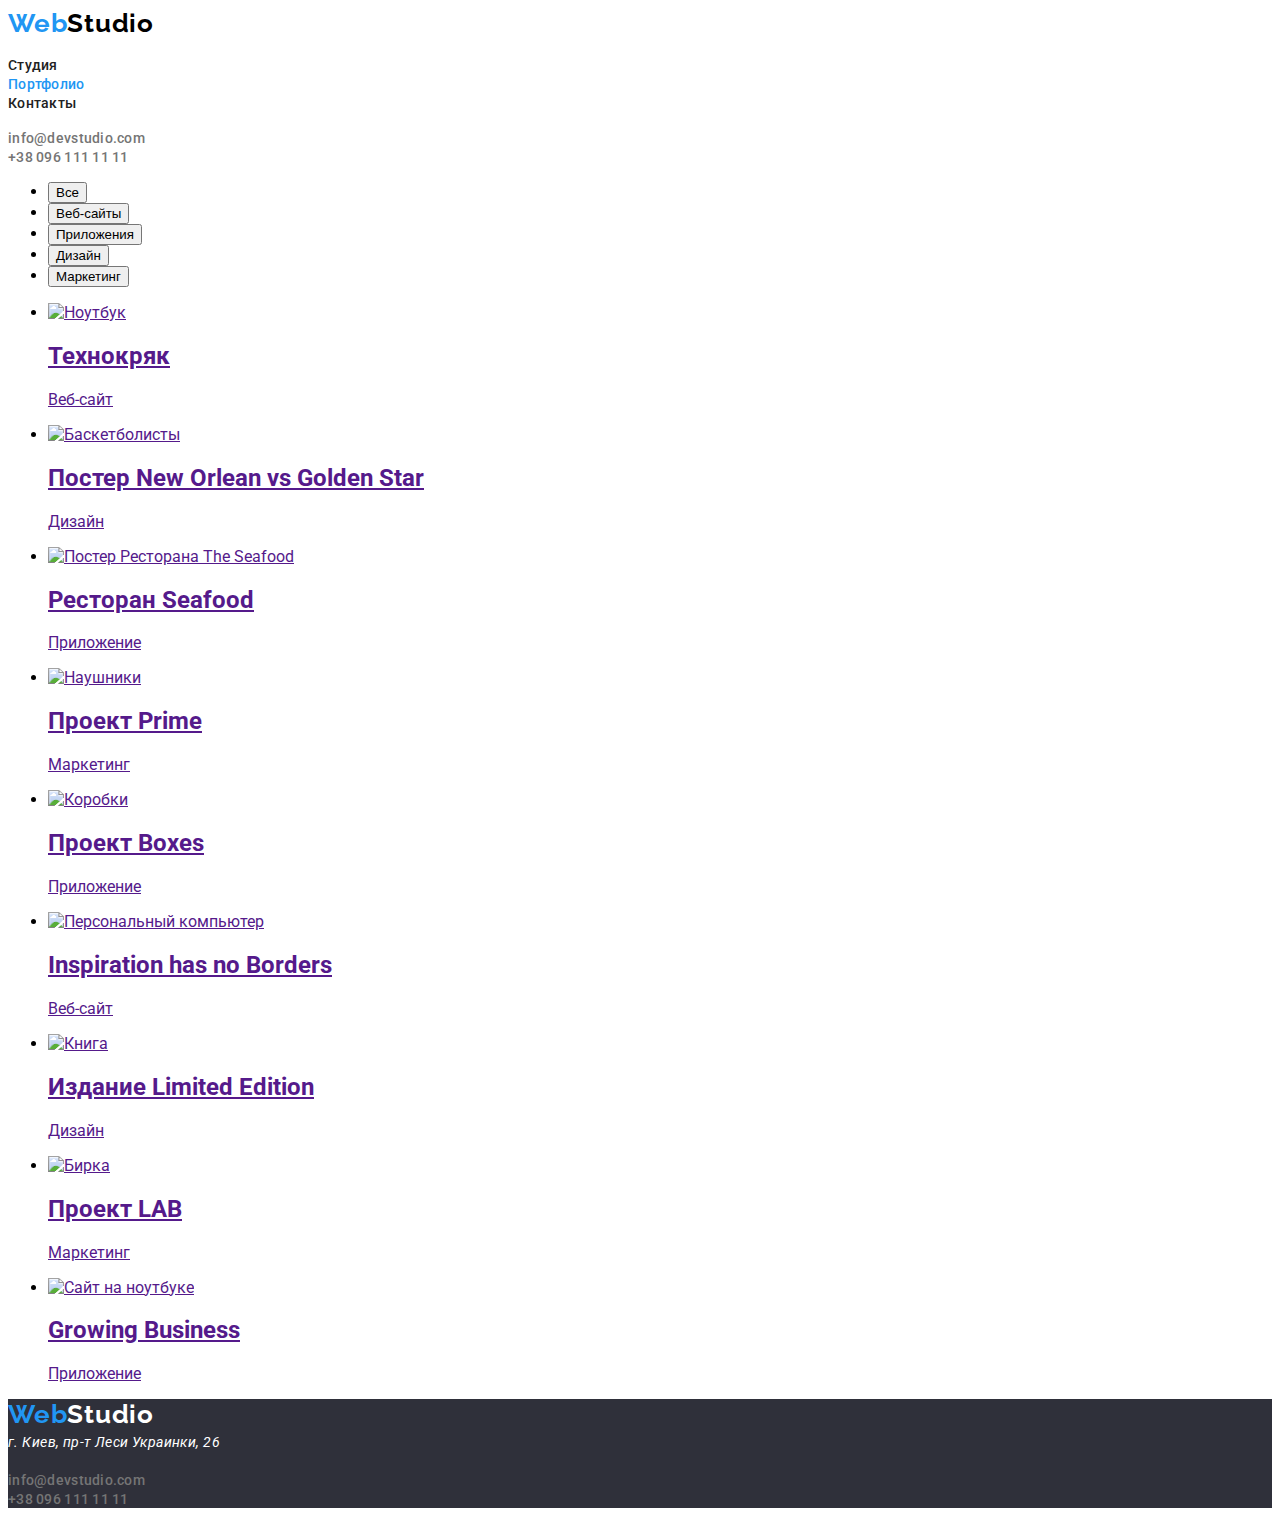
==== portfolio.html @ ee49d33f "head+foot" ====
<!DOCTYPE html>
<html lang="ru">
  <head>
    <meta charset="UTF-8" />
    <meta http-equiv="X-UA-Compatible" content="IE=edge" />
    <meta name="viewport" content="width=device-width, initial-scale=1.0" />
    <title>Portfolio</title>
    <link rel="stylesheet" href="./css/styles.css" />
    <link rel="preconnect" href="https://fonts.googleapis.com" />
    <link rel="preconnect" href="https://fonts.gstatic.com" crossorigin />
    <link
      href="https://fonts.googleapis.com/css2?family=Raleway:wght@700&family=Roboto:wght@400;500;700;900&display=swap"
      rel="stylesheet"
    />
  </head>
  <body>
    <header>
 <header>
      <a lang="en" class="logo" href="./index.html"><span>Web</span>Studio</a>
      <nav>
        <ul class="site-nav list">
          <li><a href="./index.html" class="link ">Студия</a></li>
          <li><a href="./portfolio.html" class="link current">Портфолио</a></li>
          <li><a href="" class="link">Контакты</a></li>
        </ul>
      </nav>
      <ul class="contacts list">
        <li>
          <a href="mailto:info@devstudio.com" class="link"
            >info@devstudio.com</a
          >
        </li>
        <li>
          <a href="tel:+380961111111" class="link">+38 096 111 11 11</a>
        </li>
      </ul>
    </header>
    <!-- Уникальный контент -->
    <main>
      <ul>
        <li><button type="button">Все</button></li>
        <li><button type="button">Веб-сайты</button></li>
        <li><button type="button">Приложения</button></li>
        <li><button type="button">Дизайн</button></li>
        <li><button type="button">Маркетинг</button></li>
      </ul>

      <ul>
        <li>
          <a href=""
            ><img
              src="./images/portfolio/img1.jpg"
              alt="Ноутбук"
              width="200"
              heigth="200"
            />
            <h2>Технокряк</h2>
            <p>Веб-сайт</p></a
          >
        </li>
        <li>
          <a href=""
            ><img
              src="./images/portfolio/img2.jpg"
              alt="Баскетболисты"
              width="200"
              heigth="200"
            />
            <h2>Постер New Orlean vs Golden Star</h2>
            <p>Дизайн</p></a
          >
        </li>
        <li>
          <a href=""
            ><img
              src="./images/portfolio/img3.jpg"
              alt="Постер Ресторана The Seafood"
              width="200"
              heigth="200"
            />
            <h2>Ресторан Seafood</h2>
            <p>Приложение</p></a
          >
        </li>
        <li>
          <a href=""
            ><img
              src="./images/portfolio/img4.jpg"
              alt="Наушники"
              width="200"
              heigth="200"
            />
            <h2>Проект Prime</h2>
            <p>Маркетинг</p></a
          >
        </li>
        <li>
          <a href=""
            ><img
              src="./images/portfolio/img5.jpg"
              alt="Коробки"
              width="200"
              heigth="200"
            />
            <h2>Проект Boxes</h2>
            <p>Приложение</p></a
          >
        </li>
        <li>
          <a href=""
            ><img
              src="./images/portfolio/img6.jpg"
              alt="Персональный компьютер"
              width="200"
              heigth="200"
            />
            <h2>Inspiration has no Borders</h2>
            <p>Веб-сайт</p></a
          >
        </li>
        <li>
          <a href=""
            ><img
              src="./images/portfolio/img7.jpg"
              alt="Книга"
              width="200"
              heigth="200"
            />
            <h2>Издание Limited Edition</h2>
            <p>Дизайн</p></a
          >
        </li>
        <li>
          <a href=""
            ><img
              src="./images/portfolio/img8.jpg"
              alt="Бирка"
              width="200"
              heigth="200"
            />
            <h2>Проект LAB</h2>
            <p>Маркетинг</p></a
          >
        </li>
        <li>
          <a href=""
            ><img
              src="./images/portfolio/img9.jpg"
              alt="Сайт на ноутбуке"
              width="200"
              heigth="200"
            />
            <h2>Growing Business</h2>
            <p>Приложение</p></a
          >
        </li>
      </ul>
    </main>

    <footer class="footer">
      <a lang="en" href="./index.html" class="logo"><span>Web</span>Studio</a>
      <address class="footer-address">г. Киев, пр-т Леси Украинки, 26</address>
      <ul class="contacts list">
        <li><a href="mailto:info@devstudio.com" class="link">info@devstudio.com</a></li>
        <li><a href="tel:+380961111111" class="link">+38 096 111 11 11</a></li>
      </ul>
    </footer>
  </body>
</html>
---- css/styles.css ----
:root {
  --title-text-color: #212121;
  --focus-text-color: #2196f3;
  --primary-text-color: #757575;
  --secondary-text-color: #ffffff;
  --button-color: #f5f4fa;
  --background-color: #2f303a;
}
body {
  font-family: Roboto, sans-serif;
}
/* header */
.logo {
  font-family: Raleway, sans-serif;
  font-style: normal;
  font-weight: bold;
  font-size: 26px;
  line-height: 31px;
  color: #000000;
  text-decoration: none;
  letter-spacing: 0.03em;
}
.logo > span {
  color: var(--focus-text-color);
}
/* site nav */
.list {
  padding-left: 0;
  list-style: none;
}
.link {
  text-decoration: none;
}
.site-nav .link {
  font-weight: 500;
  font-size: 14px;
  line-height: 16px;
  letter-spacing: 0.02em;
  color: var(--title-text-color);
}
.site-nav .link:hover,
.site-nav .link:focus {
  color: var(--focus-text-color);
}
.site-nav .link.current {
  color: var(--focus-text-color);
}
/* contacts */
.contacts.list .link {
  font-weight: 500;
  font-size: 14px;
  line-height: 16px;
  letter-spacing: 0.02em;
  color: var(--primary-text-color);
}
.contacts.list .link:hover,
.contacts.list .link:focus {
  color: var(--focus-text-color);
}
/* hero */
/* section */
/* main */
/* footer */
.footer {
  background-color: var(--background-color);
}
.footer-address {
  font-size: 14px;
  line-height: 24px;
  letter-spacing: 0.03em;
  color: var(--secondary-text-color);
}
.footer .logo {
  color: var(--secondary-text-color);
}
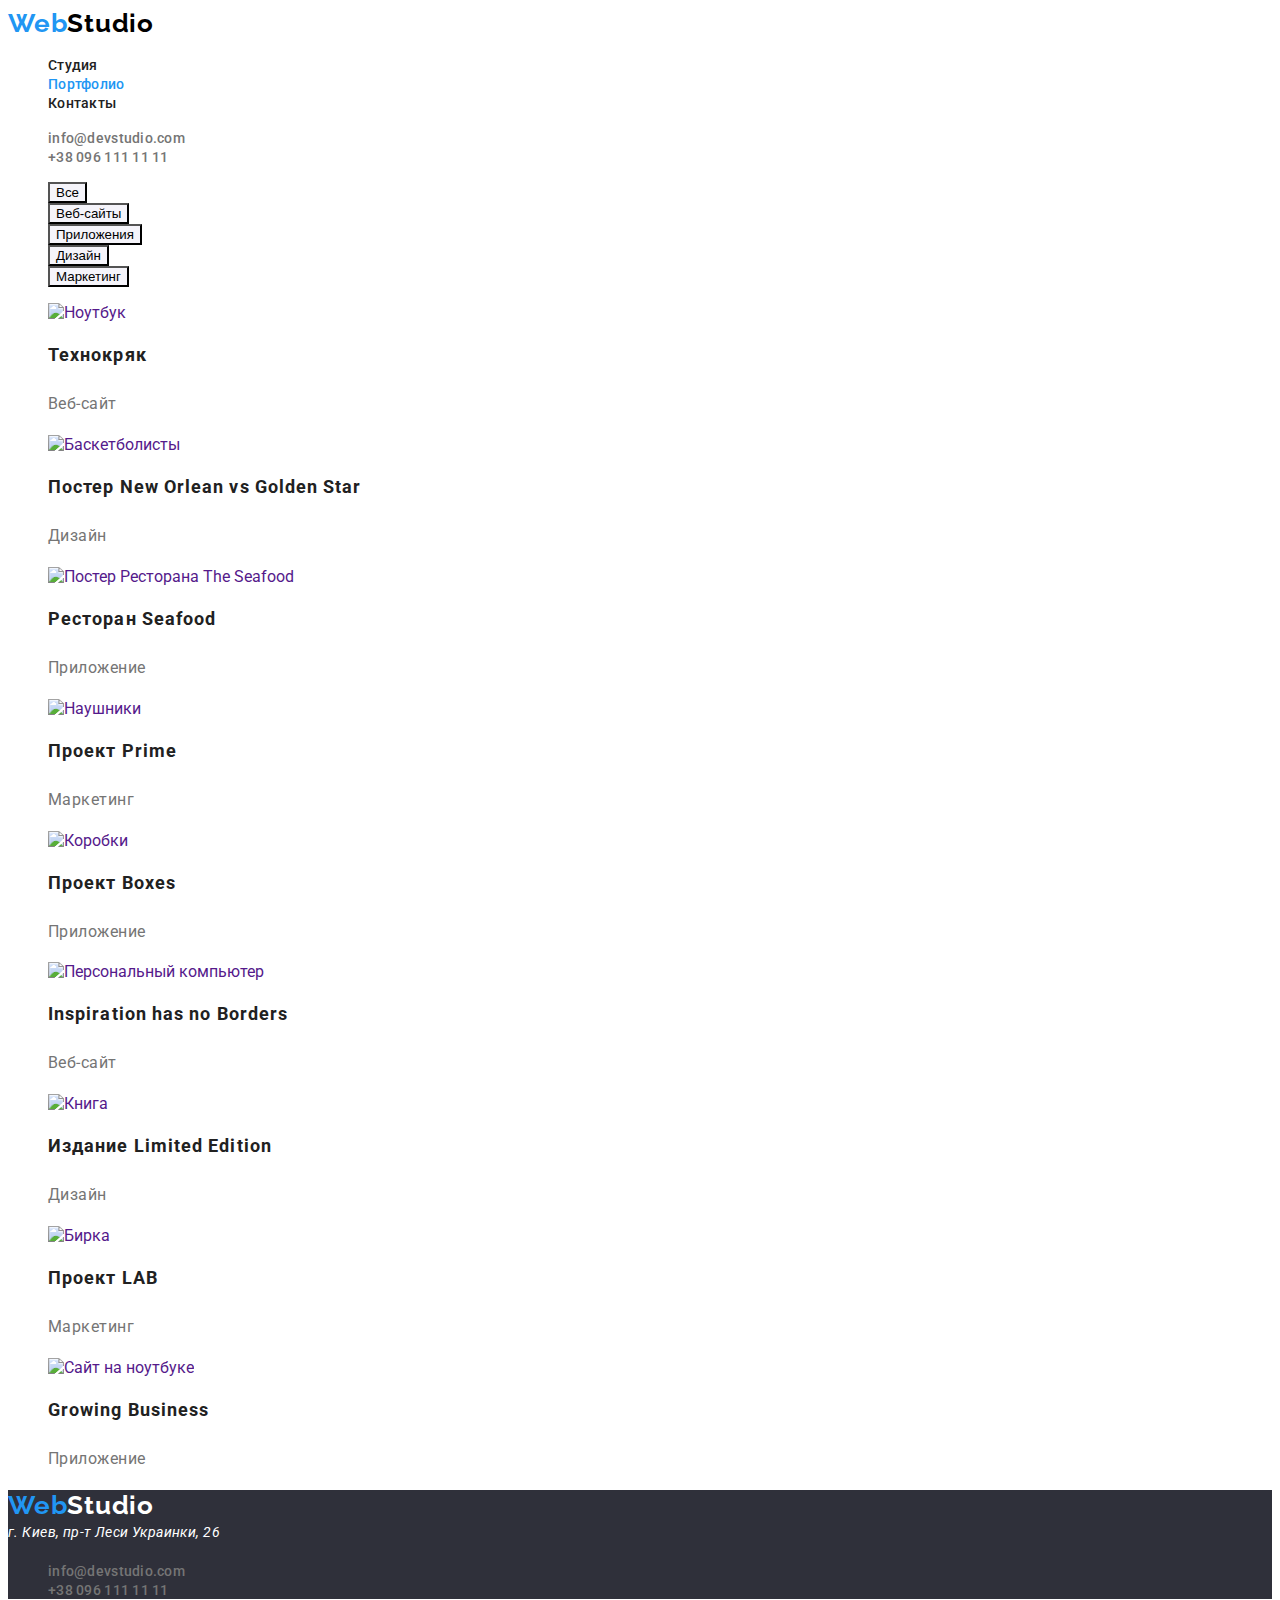
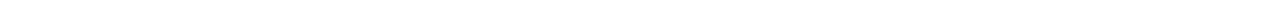
==== commit 1985e687: "hw2" ====
--- a/portfolio.html
+++ b/portfolio.html
@@ -16,7 +16,7 @@
   <body>
     <header>
  <header>
-      <a lang="en" class="logo" href="./index.html"><span>Web</span>Studio</a>
+      <a lang="en" class="logo" href="./index.html"><span class="accent-logo">Web</span>Studio</a>
       <nav>
         <ul class="site-nav list">
           <li><a href="./index.html" class="link ">Студия</a></li>
@@ -37,128 +37,128 @@
     </header>
     <!-- Уникальный контент -->
     <main>
-      <ul>
-        <li><button type="button">Все</button></li>
-        <li><button type="button">Веб-сайты</button></li>
-        <li><button type="button">Приложения</button></li>
-        <li><button type="button">Дизайн</button></li>
-        <li><button type="button">Маркетинг</button></li>
+      <ul class="main-button list">
+        <li><button type="button" class="button">Все</button></li>
+        <li><button type="button" class="button">Веб-сайты</button></li>
+        <li><button type="button" class="button">Приложения</button></li>
+        <li><button type="button" class="button">Дизайн</button></li>
+        <li><button type="button" class="button">Маркетинг</button></li>
       </ul>
-
-      <ul>
+      <h1 hidden>Наши приложения</h1>
+      <ul class="applications list">
         <li>
-          <a href=""
+          <a href="" class="link"
             ><img
               src="./images/portfolio/img1.jpg"
               alt="Ноутбук"
               width="200"
               heigth="200"
             />
-            <h2>Технокряк</h2>
-            <p>Веб-сайт</p></a
+            <h2 class="title">Технокряк</h2>
+            <p class="text">Веб-сайт</p></a
           >
         </li>
         <li>
-          <a href=""
+          <a href="" class="link"
             ><img
               src="./images/portfolio/img2.jpg"
               alt="Баскетболисты"
               width="200"
               heigth="200"
             />
-            <h2>Постер New Orlean vs Golden Star</h2>
-            <p>Дизайн</p></a
+            <h2 class="title">Постер New Orlean vs Golden Star</h2>
+            <p class="text">Дизайн</p></a
           >
         </li>
         <li>
-          <a href=""
+          <a href="" class="link"
             ><img
               src="./images/portfolio/img3.jpg"
               alt="Постер Ресторана The Seafood"
               width="200"
               heigth="200"
             />
-            <h2>Ресторан Seafood</h2>
-            <p>Приложение</p></a
+            <h2 class="title">Ресторан Seafood</h2>
+            <p class="text">Приложение</p></a
           >
         </li>
         <li>
-          <a href=""
+          <a href="" class="link"
             ><img
               src="./images/portfolio/img4.jpg"
               alt="Наушники"
               width="200"
               heigth="200"
             />
-            <h2>Проект Prime</h2>
-            <p>Маркетинг</p></a
+            <h2 class="title">Проект Prime</h2>
+            <p class="text">Маркетинг</p></a
           >
         </li>
         <li>
-          <a href=""
+          <a href="" class="link"
             ><img
               src="./images/portfolio/img5.jpg"
               alt="Коробки"
               width="200"
               heigth="200"
             />
-            <h2>Проект Boxes</h2>
-            <p>Приложение</p></a
+            <h2 class="title">Проект Boxes</h2>
+            <p class="text">Приложение</p></a
           >
         </li>
         <li>
-          <a href=""
+          <a href="" class="link"
             ><img
               src="./images/portfolio/img6.jpg"
               alt="Персональный компьютер"
               width="200"
               heigth="200"
             />
-            <h2>Inspiration has no Borders</h2>
-            <p>Веб-сайт</p></a
+            <h2 class="title">Inspiration has no Borders</h2>
+            <p class="text">Веб-сайт</p></a
           >
         </li>
         <li>
-          <a href=""
+          <a href="" class="link"
             ><img
               src="./images/portfolio/img7.jpg"
               alt="Книга"
               width="200"
               heigth="200"
             />
-            <h2>Издание Limited Edition</h2>
-            <p>Дизайн</p></a
+            <h2 class="title">Издание Limited Edition</h2>
+            <p class="text">Дизайн</p></a
           >
         </li>
         <li>
-          <a href=""
+          <a href="" class="link"
             ><img
               src="./images/portfolio/img8.jpg"
               alt="Бирка"
               width="200"
               heigth="200"
             />
-            <h2>Проект LAB</h2>
-            <p>Маркетинг</p></a
+            <h2 class="title">Проект LAB</h2>
+            <p class="text">Маркетинг</p></a
           >
         </li>
         <li>
-          <a href=""
+          <a href="" class="link"
             ><img
               src="./images/portfolio/img9.jpg"
               alt="Сайт на ноутбуке"
               width="200"
               heigth="200"
             />
-            <h2>Growing Business</h2>
-            <p>Приложение</p></a
+            <h2 class="title">Growing Business</h2>
+            <p class="text">Приложение</p></a
           >
         </li>
       </ul>
     </main>
 
     <footer class="footer">
-      <a lang="en" href="./index.html" class="logo"><span>Web</span>Studio</a>
+      <a lang="en" href="./index.html" class="logo"><span class="accent-logo">Web</span>Studio</a>
       <address class="footer-address">г. Киев, пр-т Леси Украинки, 26</address>
       <ul class="contacts list">
         <li><a href="mailto:info@devstudio.com" class="link">info@devstudio.com</a></li>
--- a/css/styles.css
+++ b/css/styles.css
@@ -5,27 +5,29 @@
   --secondary-text-color: #ffffff;
   --button-color: #f5f4fa;
   --background-color: #2f303a;
+  --footer-contacts: rgba(255, 255, 255, 0.6);
+  --second-logo-color: #000000;
 }
 body {
   font-family: Roboto, sans-serif;
+  color: var(--primary-text-color);
 }
 /* header */
 .logo {
   font-family: Raleway, sans-serif;
-  font-style: normal;
   font-weight: bold;
   font-size: 26px;
-  line-height: 31px;
-  color: #000000;
+  line-height: 1.2;
+  color: var(--second-logo-color);
   text-decoration: none;
   letter-spacing: 0.03em;
 }
-.logo > span {
+.logo .accent-logo {
   color: var(--focus-text-color);
 }
 /* site nav */
 .list {
-  padding-left: 0;
+  /* padding-left: 0; */
   list-style: none;
 }
 .link {
@@ -34,7 +36,7 @@
 .site-nav .link {
   font-weight: 500;
   font-size: 14px;
-  line-height: 16px;
+  line-height: 1.15;
   letter-spacing: 0.02em;
   color: var(--title-text-color);
 }
@@ -49,7 +51,7 @@
 .contacts.list .link {
   font-weight: 500;
   font-size: 14px;
-  line-height: 16px;
+  line-height: 1.15;
   letter-spacing: 0.02em;
   color: var(--primary-text-color);
 }
@@ -57,19 +59,107 @@
 .contacts.list .link:focus {
   color: var(--focus-text-color);
 }
+
+/* main */
 /* hero */
-/* section */
-/* main */
+.hero-section {
+  background: var(--background-color);
+}
+.hero-title {
+  font-weight: 900;
+  font-size: 44px;
+  line-height: 1.36;
+  text-align: center;
+  letter-spacing: 0.06em;
+  text-transform: uppercase;
+  color: var(--secondary-text-color);
+}
+.hero-button {
+  font-weight: bold;
+  font-size: 16px;
+  line-height: 1.87;
+  text-align: center;
+  letter-spacing: 0.06em;
+  color: var(--secondary-text-color);
+  background: var(--focus-text-color);
+  cursor: pointer;
+}
+
+/*proirity section */
+.title {
+  color: var(--title-text-color);
+}
+.priority-section .title {
+  font-weight: bold;
+  font-size: 14px;
+  line-height: 1.14;
+  letter-spacing: 0.03em;
+  text-transform: uppercase;
+}
+.priority-section .text {
+  font-size: 14px;
+  line-height: 1.71;
+  letter-spacing: 0.03em;
+}
+/* work section */
+.work-section .title,
+.comand-section h2.title {
+  font-weight: bold;
+  font-size: 36px;
+  line-height: 1.16;
+  text-align: center;
+  letter-spacing: 0.03em;
+}
+/* comand section */
+.comand-section .title {
+  font-weight: 500;
+  font-size: 16px;
+  line-height: 1.18;
+  text-align: center;
+  letter-spacing: 0.03em;
+}
+.comand-section p {
+  font-size: 16px;
+  line-height: 1.18;
+  text-align: center;
+  letter-spacing: 0.03em;
+}
 /* footer */
 .footer {
   background-color: var(--background-color);
 }
 .footer-address {
   font-size: 14px;
-  line-height: 24px;
+  line-height: 1.71;
   letter-spacing: 0.03em;
   color: var(--secondary-text-color);
+}
+.footer .link {
+  color: var(--footer-contacts);
 }
 .footer .logo {
   color: var(--secondary-text-color);
 }
+
+/* Portfolio */
+
+.main-button .button {
+  background: var(--button-color);
+  cursor: pointer;
+}
+.main-button .button:hover,
+.main-button .button:focus {
+  background: var(--focus-text-color);
+}
+.applications .title {
+  font-weight: bold;
+  font-size: 18px;
+  line-height: 2;
+  letter-spacing: 0.06em;
+}
+.applications .text {
+  font-size: 16px;
+  line-height: 1.87;
+  letter-spacing: 0.03em;
+  color: var(--primary-text-color);
+}
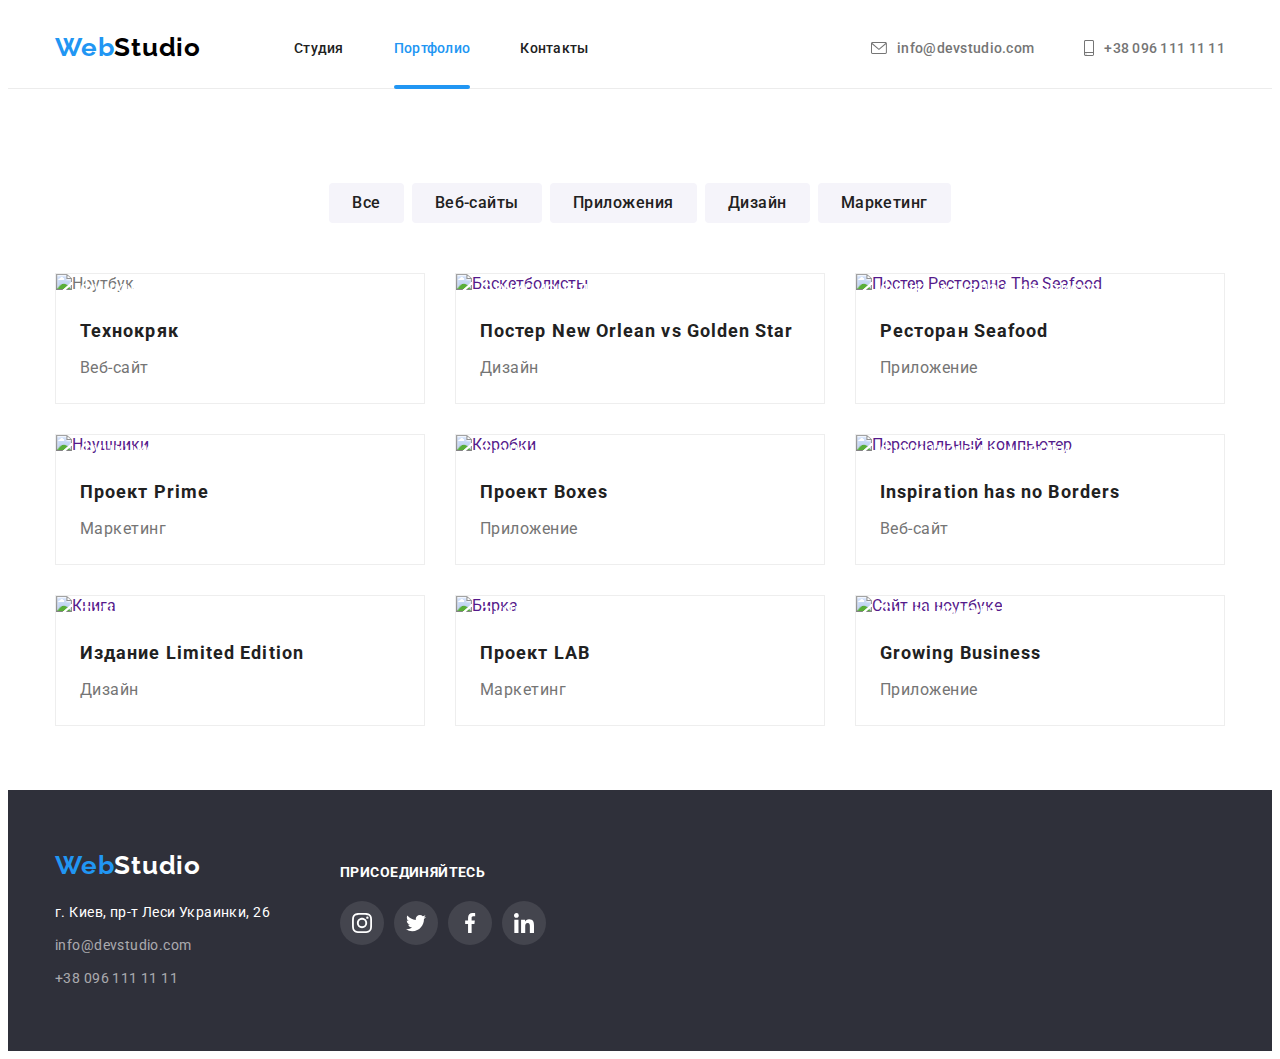
==== commit 189f0586: "hw5" ====
--- a/portfolio.html
+++ b/portfolio.html
@@ -5,165 +5,357 @@
     <meta http-equiv="X-UA-Compatible" content="IE=edge" />
     <meta name="viewport" content="width=device-width, initial-scale=1.0" />
     <title>Portfolio</title>
-    <link rel="stylesheet" href="./css/styles.css" />
     <link rel="preconnect" href="https://fonts.googleapis.com" />
     <link rel="preconnect" href="https://fonts.gstatic.com" crossorigin />
     <link
       href="https://fonts.googleapis.com/css2?family=Raleway:wght@700&family=Roboto:wght@400;500;700;900&display=swap"
       rel="stylesheet"
     />
+    <link
+      rel="stylesheet"
+      href="https://cdnjs.cloudflare.com/ajax/libs/modern-normalize/1.1.0/modern-normalize.min.css"
+      integrity="sha512-wpPYUAdjBVSE4KJnH1VR1HeZfpl1ub8YT/NKx4PuQ5NmX2tKuGu6U/JRp5y+Y8XG2tV+wKQpNHVUX03MfMFn9Q=="
+      crossorigin="anonymous"
+      referrerpolicy="no-referrer"
+    />
+    <link rel="stylesheet" href="./css/styles.css" />
   </head>
   <body>
-    <header>
- <header>
-      <a lang="en" class="logo" href="./index.html"><span class="accent-logo">Web</span>Studio</a>
-      <nav>
-        <ul class="site-nav list">
-          <li><a href="./index.html" class="link ">Студия</a></li>
-          <li><a href="./portfolio.html" class="link current">Портфолио</a></li>
-          <li><a href="" class="link">Контакты</a></li>
+    <header class="header">
+      <div class="container">
+        <a lang="en" class="logo" href="./index.html"
+          ><span class="accent-logo">Web</span>Studio</a
+        >
+        <nav>
+          <ul class="site-nav list">
+            <li class="item"><a href="./index.html" class="link">Студия</a></li>
+            <li class="item">
+              <a href="./portfolio.html" class="link current">Портфолио</a>
+            </li>
+            <li class="item"><a href="" class="link">Контакты</a></li>
+          </ul>
+        </nav>
+        <ul class="contacts list">
+          <li class="item">
+            <a href="mailto:info@devstudio.com" class="link">
+              <svg class="mail-icon" width="16px" height="12px">
+                <use href="./images/icons.svg#icon-mail"></use>
+              </svg>
+              info@devstudio.com</a
+            >
+          </li>
+          <li class="item">
+            <a href="tel:+380961111111" class="link"
+              ><svg class="phone-icon" width="10px" height="16px">
+                <use href="./images/icons.svg#icon-phone"></use>
+              </svg>
+              +38 096 111 11 11</a
+            >
+          </li>
         </ul>
-      </nav>
-      <ul class="contacts list">
-        <li>
-          <a href="mailto:info@devstudio.com" class="link"
-            >info@devstudio.com</a
-          >
-        </li>
-        <li>
-          <a href="tel:+380961111111" class="link">+38 096 111 11 11</a>
-        </li>
-      </ul>
+      </div>
     </header>
     <!-- Уникальный контент -->
     <main>
-      <ul class="main-button list">
-        <li><button type="button" class="button">Все</button></li>
-        <li><button type="button" class="button">Веб-сайты</button></li>
-        <li><button type="button" class="button">Приложения</button></li>
-        <li><button type="button" class="button">Дизайн</button></li>
-        <li><button type="button" class="button">Маркетинг</button></li>
-      </ul>
-      <h1 hidden>Наши приложения</h1>
-      <ul class="applications list">
-        <li>
-          <a href="" class="link"
-            ><img
-              src="./images/portfolio/img1.jpg"
-              alt="Ноутбук"
-              width="200"
-              heigth="200"
-            />
-            <h2 class="title">Технокряк</h2>
-            <p class="text">Веб-сайт</p></a
-          >
-        </li>
-        <li>
-          <a href="" class="link"
-            ><img
-              src="./images/portfolio/img2.jpg"
-              alt="Баскетболисты"
-              width="200"
-              heigth="200"
-            />
-            <h2 class="title">Постер New Orlean vs Golden Star</h2>
-            <p class="text">Дизайн</p></a
-          >
-        </li>
-        <li>
-          <a href="" class="link"
-            ><img
-              src="./images/portfolio/img3.jpg"
-              alt="Постер Ресторана The Seafood"
-              width="200"
-              heigth="200"
-            />
-            <h2 class="title">Ресторан Seafood</h2>
-            <p class="text">Приложение</p></a
-          >
-        </li>
-        <li>
-          <a href="" class="link"
-            ><img
-              src="./images/portfolio/img4.jpg"
-              alt="Наушники"
-              width="200"
-              heigth="200"
-            />
-            <h2 class="title">Проект Prime</h2>
-            <p class="text">Маркетинг</p></a
-          >
-        </li>
-        <li>
-          <a href="" class="link"
-            ><img
-              src="./images/portfolio/img5.jpg"
-              alt="Коробки"
-              width="200"
-              heigth="200"
-            />
-            <h2 class="title">Проект Boxes</h2>
-            <p class="text">Приложение</p></a
-          >
-        </li>
-        <li>
-          <a href="" class="link"
-            ><img
-              src="./images/portfolio/img6.jpg"
-              alt="Персональный компьютер"
-              width="200"
-              heigth="200"
-            />
-            <h2 class="title">Inspiration has no Borders</h2>
-            <p class="text">Веб-сайт</p></a
-          >
-        </li>
-        <li>
-          <a href="" class="link"
-            ><img
-              src="./images/portfolio/img7.jpg"
-              alt="Книга"
-              width="200"
-              heigth="200"
-            />
-            <h2 class="title">Издание Limited Edition</h2>
-            <p class="text">Дизайн</p></a
-          >
-        </li>
-        <li>
-          <a href="" class="link"
-            ><img
-              src="./images/portfolio/img8.jpg"
-              alt="Бирка"
-              width="200"
-              heigth="200"
-            />
-            <h2 class="title">Проект LAB</h2>
-            <p class="text">Маркетинг</p></a
-          >
-        </li>
-        <li>
-          <a href="" class="link"
-            ><img
-              src="./images/portfolio/img9.jpg"
-              alt="Сайт на ноутбуке"
-              width="200"
-              heigth="200"
-            />
-            <h2 class="title">Growing Business</h2>
-            <p class="text">Приложение</p></a
-          >
-        </li>
-      </ul>
+      <section class="main-section section">
+        <div class="container">
+          <ul class="main-button list">
+            <li class="item">
+              <button type="button" class="button">Все</button>
+            </li>
+            <li class="item">
+              <button type="button" class="button">Веб-сайты</button>
+            </li>
+            <li class="item">
+              <button type="button" class="button">Приложения</button>
+            </li>
+            <li class="item">
+              <button type="button" class="button">Дизайн</button>
+            </li>
+            <li class="item">
+              <button type="button" class="button">Маркетинг</button>
+            </li>
+          </ul>
+          <h1 hidden>Наши приложения</h1>
+          <ul class="applications list">
+            <li class="item">
+              <a href="" class="link"></a>
+                <div class="item-thumb"> 
+                  <img
+                  src="./images/portfolio/img1.jpg"
+                  alt="Ноутбук"
+                  width="370"
+                  height="294"
+                  />
+                  <div class="overlay">
+                    <p class="description">
+                  Ресурс предлагает комплексные предложения с разным уровнем функционала и сервисов. Все это позволит посетителю получить исчерпывающие сведения о компании или частном лице.
+                  </p>
+                  </div>
+                </div>
+
+                <div class="app-info">
+                  <h2 class="title">Технокряк</h2>
+                  <p class="text">Веб-сайт</p>
+                </div></a
+              >
+            </li>
+            <li class="item">
+              <a href="" class="link"
+                >
+              <div class="item-thumb"> 
+                  <img
+                  src="./images/portfolio/img2.jpg"
+                  alt="Баскетболисты"
+                  width="370"
+                  height="294"
+                />
+                  <div class="overlay">
+                    <p class="description">
+                  Ресурс предлагает комплексные предложения с разным уровнем функционала и сервисов. Все это позволит посетителю получить исчерпывающие сведения о компании или частном лице.
+                  </p>
+                  </div>
+                </div>
+                
+                <div class="app-info">
+                  <h2 class="title">Постер New Orlean vs Golden Star</h2>
+                  <p class="text">Дизайн</p>
+                </div></a
+              >
+            </li>
+            <li class="item">
+              <a href="" class="link"
+                >
+                <div class="item-thumb"> 
+                  <img
+                  src="./images/portfolio/img3.jpg"
+                  alt="Постер Ресторана The Seafood"
+                  width="370"
+                  height="294"
+                />
+                <div class="overlay">
+                    <p class="description">
+                  Ресурс предлагает комплексные предложения с разным уровнем функционала и сервисов. Все это позволит посетителю получить исчерпывающие сведения о компании или частном лице.
+                  </p>
+                  </div>
+                </div>
+                
+                
+                <div class="app-info">
+                  <h2 class="title">Ресторан Seafood</h2>
+                  <p class="text">Приложение</p>
+                </div></a
+              >
+            </li>
+            <li class="item">
+              <a href="" class="link"
+                >
+                <div class="item-thumb"> 
+                  <img
+                  src="./images/portfolio/img4.jpg"
+                  alt="Наушники"
+                  width="370"
+                  height="294"
+                />
+                <div class="overlay">
+                    <p class="description">
+                  Ресурс предлагает комплексные предложения с разным уровнем функционала и сервисов. Все это позволит посетителю получить исчерпывающие сведения о компании или частном лице.
+                  </p>
+                </div>
+                </div>
+                
+                
+                <div class="app-info">
+                  <h2 class="title">Проект Prime</h2>
+                  <p class="text">Маркетинг</p>
+                </div></a
+              >
+            </li>
+            <li class="item">
+              <a href="" class="link"
+                >
+                
+                <div class="item-thumb"> 
+                  <img
+                  src="./images/portfolio/img5.jpg"
+                  alt="Коробки"
+                  width="370"
+                  height="294"
+                />
+                <div class="overlay">
+                    <p class="description">
+                  Ресурс предлагает комплексные предложения с разным уровнем функционала и сервисов. Все это позволит посетителю получить исчерпывающие сведения о компании или частном лице.
+                  </p>
+                </div>
+                </div>
+                
+                
+                <div class="app-info">
+                  <h2 class="title">Проект Boxes</h2>
+                  <p class="text">Приложение</p>
+                </div></a
+              >
+            </li>
+            <li class="item">
+              <a href="" class="link"
+                >
+                <div class="item-thumb"> 
+                  <img
+                  src="./images/portfolio/img6.jpg"
+                  alt="Персональный компьютер"
+                  width="370"
+                  height="294"
+                />
+                <div class="overlay">
+                    <p class="description">
+                  Ресурс предлагает комплексные предложения с разным уровнем функционала и сервисов. Все это позволит посетителю получить исчерпывающие сведения о компании или частном лице.
+                  </p>
+                </div>
+                </div>
+                
+                
+                
+                <div class="app-info">
+                  <h2 class="title">Inspiration has no Borders</h2>
+                  <p class="text">Веб-сайт</p>
+                </div></a
+              >
+            </li>
+            <li class="item">
+              <a href="" class="link"
+                >
+                <div class="item-thumb"> 
+                   <img
+                  src="./images/portfolio/img7.jpg"
+                  alt="Книга"
+                  width="370"
+                  height="294"
+                />
+                <div class="overlay">
+                    <p class="description">
+                  Ресурс предлагает комплексные предложения с разным уровнем функционала и сервисов. Все это позволит посетителю получить исчерпывающие сведения о компании или частном лице.
+                  </p>
+                </div>
+                </div>
+                
+               
+                <div class="app-info">
+                  <h2 class="title">Издание Limited Edition</h2>
+                  <p class="text">Дизайн</p>
+                </div></a
+              >
+            </li>
+            <li class="item">
+              <a href="" class="link"
+                >
+                <div class="item-thumb"> 
+                  <img
+                  src="./images/portfolio/img8.jpg"
+                  alt="Бирка"
+                  width="370"
+                  height="294"
+                />
+                <div class="overlay">
+                    <p class="description">
+                  Ресурс предлагает комплексные предложения с разным уровнем функционала и сервисов. Все это позволит посетителю получить исчерпывающие сведения о компании или частном лице.
+                  </p>
+                </div>
+                </div>
+              
+                <div class="app-info">
+                  <h2 class="title">Проект LAB</h2>
+                  <p class="text">Маркетинг</p>
+                </div></a
+              >
+            </li>
+            <li class="item">
+              <a href="" class="link"
+                >
+                <div class="item-thumb"> 
+                   <img
+                  src="./images/portfolio/img9.jpg"
+                  alt="Сайт на ноутбуке"
+                  width="370"
+                  height="294"
+                />
+                <div class="overlay">
+                    <p class="description">
+                  Ресурс предлагает комплексные предложения с разным уровнем функционала и сервисов. Все это позволит посетителю получить исчерпывающие сведения о компании или частном лице.
+                  </p>
+                </div>
+                </div>
+              
+                <div class="app-info">
+                  <h2 class="title">Growing Business</h2>
+                  <p class="text">Приложение</p>
+                </div></a
+              >
+            </li>
+          </ul>
+        </div>
+      </section>
     </main>
 
     <footer class="footer">
-      <a lang="en" href="./index.html" class="logo"><span class="accent-logo">Web</span>Studio</a>
-      <address class="footer-address">г. Киев, пр-т Леси Украинки, 26</address>
-      <ul class="contacts list">
-        <li><a href="mailto:info@devstudio.com" class="link">info@devstudio.com</a></li>
-        <li><a href="tel:+380961111111" class="link">+38 096 111 11 11</a></li>
-      </ul>
+      <div class="container">
+        <div class="wrapper address">
+          <a lang="en" href="./index.html" class="logo"
+            ><span class="accent-logo">Web</span>Studio</a
+          >
+          <address class="footer-address">
+            <ul class="list">
+              <li class="address-item list-item">
+                <a
+                  href="https://www.google.com.ua/maps/place/%D0%B1%D1%83%D0%BB.+%D0%9B%D0%B5%D1%81%D0%B8+%D0%A3%D0%BA%D1%80%D0%B0%D0%B8%D0%BD%D0%BA%D0%B8,+26,+%D0%9A%D0%B8%D0%B5%D0%B2,+02000/@50.4265807,30.5361918,17z/data=!3m1!4b1!4m9!1m2!2m1!1z0LMuINC60LjQtdCyINC_0YAt0YIg0LvQtdGB0Lgg0YPQutGA0LDQuNC90LrQuCAyNg!3m5!1s0x40d4cf0e033ecbe9:0x57a4dffefec77da0!8m2!3d50.4265807!4d30.5383858!15sCjHQsy4g0LrQuNC10LIg0L_RgC3RgiDQu9C10YHQuCDRg9C60YDQsNC40L3QutC4IDI2kgERY29tcG91bmRfYnVpbGRpbmc?hl=ru"
+                  class="link"
+                  >г. Киев, пр-т Леси Украинки, 26</a
+                >
+              </li>
+              <li class="list-item">
+                <a href="mailto:info@devstudio.com" class="link"
+                  >info@devstudio.com</a
+                >
+              </li>
+              <li class="list-item">
+                <a href="tel:+380961111111" class="link">+38 096 111 11 11</a>
+              </li>
+            </ul>
+          </address>
+        </div>
+        <div class="wrapper social">
+          <p class="text">Присоединяйтесь</p>
+          <ul class="social-media list">
+            <li class="media-item">
+              <a class="link" href="">
+                <svg class="socials icon" width="20px" height="20px">
+                  <use href="./images/icons.svg#icon-instagram"></use>
+                </svg>
+              </a>
+            </li>
+            <li class="media-item">
+              <a class="link" href="">
+                <svg class="socials icon" width="20px" height="20px">
+                  <use href="./images/icons.svg#icon-twitter"></use>
+                </svg>
+              </a>
+            </li>
+            <li class="media-item">
+              <a class="link" href=""
+                ><svg class="socials icon" width="20px" height="20px">
+                  <use href="./images/icons.svg#icon-facebook"></use>
+                </svg>
+              </a>
+            </li>
+            <li class="media-item">
+              <a class="link" href=""
+                ><svg class="socials icon" width="20px" height="20px">
+                  <use href="./images/icons.svg#icon-linkedin"></use>
+                </svg>
+              </a>
+            </li>
+          </ul>
+        </div>
+      </div>
     </footer>
   </body>
 </html>
--- a/css/styles.css
+++ b/css/styles.css
@@ -7,13 +7,70 @@
   --background-color: #2f303a;
   --footer-contacts: rgba(255, 255, 255, 0.6);
   --second-logo-color: #000000;
+  --border-color: #ececec;
+  --border-picture: #eeeeee;
+  --icon-color: #afb1b8;
+  --footer-icons-color: rgba(255, 255, 255, 0.1);
+  --portfolio-item-background: rgba(33, 150, 243, 0.9);
+  --work-img-background:rgba(47, 48, 58, 0.8);
+  --backdrop-background: rgba(0, 0, 0, 0.2);
 }
 body {
   font-family: Roboto, sans-serif;
   color: var(--primary-text-color);
 }
+*,
+*::before,
+*::after {
+  box-sizing: border-box;
+}
+h1,
+h2,
+h3,
+h4,
+h5,
+p {
+  margin: 0 0;
+}
+image {
+  display: block;
+}
+.icon {
+  fill: var(--icon-color);
+}
+.list {
+  padding: 0;
+  margin: 0;
+  list-style: none;
+}
+.link {
+  text-decoration: none;
+}
+.section {
+  padding: 94px 0px;
+  /* outline: solid tomato; */
+}
+.container {
+  /* align-items: center; */
+  padding: 0px 15px;
+  width: 1200px;
+  margin: 0 auto;
+}
 /* header */
-.logo {
+.header {
+  border-bottom: 1px solid var(--border-color);
+}
+.header,
+.footer {
+  padding: 0 15px;
+}
+.header .container {
+  display: flex;
+  align-items: center;
+}
+.header .logo {
+  margin-right: 93px;
+
   font-family: Raleway, sans-serif;
   font-weight: bold;
   font-size: 26px;
@@ -26,34 +83,89 @@
   color: var(--focus-text-color);
 }
 /* site nav */
-.list {
-  /* padding-left: 0; */
-  list-style: none;
-}
-.link {
-  text-decoration: none;
+
+.site-nav {
+  display: flex;
+}
+.site-nav .item:not(:last-child) {
+  margin-right: 50px;
 }
 .site-nav .link {
+  display: block;
+  padding-top: 32px;
+  padding-bottom: 32px;
+
   font-weight: 500;
   font-size: 14px;
   line-height: 1.15;
   letter-spacing: 0.02em;
   color: var(--title-text-color);
+  transition: color 250ms cubic-bezier(0.4, 0, 0.2, 1);
 }
 .site-nav .link:hover,
 .site-nav .link:focus {
   color: var(--focus-text-color);
 }
 .site-nav .link.current {
+  position: relative;
   color: var(--focus-text-color);
 }
+.current::after {
+  position: absolute;
+  bottom: -1px;
+  left: 0;
+  display: block;
+  content: "";
+  border-radius: 2px;
+  width: 100%;
+  height: 4px;
+  background-color: var(--focus-text-color);
+}
 /* contacts */
+.contacts.list {
+  display: flex;
+  margin-left: auto;
+}
+.contacts .link {
+  display: flex;
+  align-items: center;
+}
+/* envelope icon */
+.contacts .item {
+  display: inline-flex;
+  align-items: center;
+  cursor: pointer;
+
+  transition: color 250ms cubic-bezier(0.4, 0, 0.2, 1);
+}
+.mail-icon {
+  margin-right: 10px;
+  fill: currentColor;
+}
+.contacts .item:hover {
+  color: var(--focus-text-color);
+}
+/* phone icon */
+.phone-icon {
+  fill: currentColor;
+}
+.contacts .phone-icon {
+  margin-right: 10px;
+}
+
+.contacts.list .item:not(:last-child) {
+  margin-right: 50px;
+}
 .contacts.list .link {
+  padding-top: 32px;
+  padding-bottom: 32px;
+
   font-weight: 500;
   font-size: 14px;
   line-height: 1.15;
   letter-spacing: 0.02em;
   color: var(--primary-text-color);
+  transition: color 250ms cubic-bezier(0.4, 0, 0.2, 1);
 }
 .contacts.list .link:hover,
 .contacts.list .link:focus {
@@ -63,18 +175,38 @@
 /* main */
 /* hero */
 .hero-section {
-  background: var(--background-color);
-}
+  max-width: 1600px;
+  height: 600px;
+  background-image: linear-gradient(
+      to right,
+      rgba(47, 48, 58, 0.4),
+      rgba(47, 48, 58, 0.4)
+    ),
+    url("../images/studio/hero-background.jpg");
+  padding-top: 200px;
+  padding-bottom: 200px;
+  margin-left: auto;
+  margin-right: auto;
+  text-align: center;
+}
+/* .hero-section .container {
+   align-items: center; 
+}  */
 .hero-title {
+  margin-bottom: 30px;
+  width: 696px;
+  margin-left: auto;
+  margin-right: auto;
+
   font-weight: 900;
   font-size: 44px;
   line-height: 1.36;
-  text-align: center;
   letter-spacing: 0.06em;
   text-transform: uppercase;
   color: var(--secondary-text-color);
 }
 .hero-button {
+  font-family: inherit;
   font-weight: bold;
   font-size: 16px;
   line-height: 1.87;
@@ -83,13 +215,41 @@
   color: var(--secondary-text-color);
   background: var(--focus-text-color);
   cursor: pointer;
+  box-shadow: 0px 4px 4px rgba(0, 0, 0, 0.15);
+  border-radius: 4px;
+  border: 1px solid transparent;
+
+  min-width: 200px;
+  min-height: 50px;
+  padding: 10px 32px;
 }
 
 /*proirity section */
+.priority-section .list {
+  display: flex;
+  justify-content: space-between;
+}
+.priority-section .item {
+  width: 270px;
+}
+.priority-section .thumb {
+  background: var(--button-color);
+  border-radius: 4px;
+  height: 120px;
+  margin-bottom: 30px;
+  display: flex;
+  justify-content: center;
+  align-items: center;
+}
+.priority-section .item.item:not(:last-child) {
+  margin-right: 30px;
+}
 .title {
   color: var(--title-text-color);
 }
 .priority-section .title {
+  margin-bottom: 10px;
+
   font-weight: bold;
   font-size: 14px;
   line-height: 1.14;
@@ -102,15 +262,60 @@
   letter-spacing: 0.03em;
 }
 /* work section */
+.work-section {
+  padding-top: 0;
+}
+
 .work-section .title,
 .comand-section h2.title {
+  margin-bottom: 50px;
+
   font-weight: bold;
   font-size: 36px;
   line-height: 1.16;
   text-align: center;
   letter-spacing: 0.03em;
 }
+.pictures .image {
+  display: block;
+}
+.pictures.list {
+  display: flex;
+  justify-content: space-between;
+}
+.pictures .item:not(:last-child) {
+  margin-right: 30px;
+}
+.pictures .item-thumb{
+  position: relative;
+  width: 100%;
+}
+.picture-title-bg {
+  position: absolute;
+  bottom: 0;
+  left: 0;
+  display: flex;
+  justify-content: center;
+  align-items: center;
+  width: 100%;
+  background-color: var(--work-img-background);
+}
+.picture-title-bg .title{
+  font-weight: 700;
+  font-size: 14px;
+  line-height: 1.15;
+  text-align: center;
+  letter-spacing: 0.03em;
+  text-transform: uppercase;
+  
+  color: var(--secondary-text-color);
+  margin: 27px 0px;
+}
+
 /* comand section */
+.comand-section {
+  background-color: var(--button-color);
+}
 .comand-section .title {
   font-weight: 500;
   font-size: 16px;
@@ -118,40 +323,292 @@
   text-align: center;
   letter-spacing: 0.03em;
 }
-.comand-section p {
+.comand-section .text {
   font-size: 16px;
   line-height: 1.18;
   text-align: center;
   letter-spacing: 0.03em;
+  margin-bottom: 16px;
+}
+.comand-section .list {
+  display: flex;
+  justify-content: space-between;
+}
+.comand-section .item:not(:last-child) {
+  margin-right: 30px;
+}
+.comand-section .item {
+  background: #ffffff;
+
+  box-shadow: 0px 1px 3px rgba(0, 0, 0, 0.12), 0px 1px 1px rgba(0, 0, 0, 0.14),
+    0px 2px 1px rgba(0, 0, 0, 0.2);
+  border-radius: 0px 0px 4px 4px;
+}
+.worker-info {
+  margin: 30px 0px;
+}
+.comand-section h3.title {
+  margin-bottom: 10px;
+}
+.social-media.list {
+  display: inline-flex;
+  padding-left: 32px;
+  padding-right: 32px;
+}
+/* .social-media .media-item {
+  background-color: violet;
+  border: #000000 1px solid;
+  width: 44px;
+  height: 44px;
+} */
+.social-media .media-item:not(:last-child) {
+  margin-right: 10px;
+}
+.social-media .link {
+  display: flex;
+  justify-content: center;
+  align-items: center;
+  width: 44px;
+  height: 44px;
+  background-color: var(--secondary-text-color);
+  border-radius: 50%;
+  transition: background-color 250ms cubic-bezier(0.4, 0, 0.2, 1);
+}
+.social-media .link .socials.icon{
+  transition: fill 250ms cubic-bezier(0.4, 0, 0.2, 1);
+}
+.social-media .link:hover .socials.icon,
+.social-media .link:focus .socials.icon {
+  fill: var(--secondary-text-color);
+}
+.social-media .link:hover,
+.social-media .link:focus {
+  background-color: var(--focus-text-color);
+}
+
+/* clients */
+.clients-section .title {
+  margin-bottom: 50px;
+  font-weight: bold;
+  font-size: 36px;
+  line-height: 1.16;
+  text-align: center;
+  letter-spacing: 0.03em;
+}
+.clients.list {
+  display: flex;
+}
+
+.clients .link {
+  display: flex;
+  justify-content: center;
+  align-items: center;
+  width: 170px;
+  height: 92px;
+  background-color: var(--secondary-text-color);
+  border: 1px var(--icon-color) solid;
+  padding: 16px 32px;
+
+  transition: border-color 250ms cubic-bezier(0.4, 0, 0.2, 1);
+}
+.clients .item:not(:last-child) {
+  margin-right: 30px;
+}
+.clients .link .clients.icon{
+  transition: fill 250ms cubic-bezier(0.4, 0, 0.2, 1);
+}
+.clients .link:hover .clients.icon,
+.clients .link:focus .clients.icon {
+  fill: var(--focus-text-color);
+}
+.clients .link:hover,
+.clients .link:focus {
+  border: 1px solid var(--focus-text-color);
 }
 /* footer */
 .footer {
   background-color: var(--background-color);
+  padding-top: 60px;
+  padding-bottom: 60px;
 }
 .footer-address {
+  font-style: normal;
   font-size: 14px;
   line-height: 1.71;
   letter-spacing: 0.03em;
-  color: var(--secondary-text-color);
 }
 .footer .link {
   color: var(--footer-contacts);
 }
 .footer .logo {
-  color: var(--secondary-text-color);
-}
-
+  display: inline-block;
+  font-family: Raleway, sans-serif;
+  font-weight: bold;
+  font-size: 26px;
+  line-height: 1.2;
+  color: var(--second-logo-color);
+  text-decoration: none;
+  letter-spacing: 0.03em;
+  color: var(--secondary-text-color);
+
+  margin-bottom: 20px;
+}
+.address-item .link {
+  color: var(--secondary-text-color);
+}
+.footer-address .link{
+  transition: color 250ms cubic-bezier(0.4, 0, 0.2, 1);
+}
+.footer-address .link:hover,
+.footer-address .link:focus {
+  color: var(--focus-text-color);
+}
+.footer .list-item:not(:last-child) {
+  margin-bottom: 9px;
+}
+.footer .social-media.list {
+  padding: 0 0;
+}
+.footer .media-item .link {
+  background-color: var(--footer-icons-color);
+}
+.footer .socials.icon {
+  fill: var(--secondary-text-color);
+}
+.social-media .link:hover,
+.social-media .link:focus {
+  background-color: var(--focus-text-color);
+}
+.footer .text {
+  font-weight: 700;
+  font-size: 14px;
+  line-height: 1.14;
+  letter-spacing: 0.03em;
+  text-transform: uppercase;
+  margin-bottom: 20px;
+  color: var(--secondary-text-color);
+}
+.footer .container {
+  display: flex;
+}
+.footer .wrapper.address {
+  margin-right: 70px;
+}
+.footer .wrapper.social {
+  margin-top: 15px;
+}
 /* Portfolio */
-
+.main-button.list {
+  display: flex;
+  justify-content: center;
+  margin-bottom: 50px;
+}
 .main-button .button {
+  padding: 6px 22px;
+
+  font-family: inherit;
+  font-weight: 500;
+  font-size: 16px;
+  line-height: 1.62;
+  text-align: center;
+  letter-spacing: 0.03em;
+  color: var(--title-text-color);
   background: var(--button-color);
   cursor: pointer;
+  border-radius: 4px;
+  border: 1px solid transparent;
+
+  transition: background-color 250ms cubic-bezier(0.4, 0, 0.2, 1), color 250ms cubic-bezier(0.4, 0, 0.2, 1), box-shadow 250ms cubic-bezier(0.4, 0, 0.2, 1);
+}
+.main-button .item:not(:last-child) {
+  margin-right: 8px;
 }
 .main-button .button:hover,
 .main-button .button:focus {
   background: var(--focus-text-color);
+  color: var(--secondary-text-color);
+  box-shadow: 0px 3px 1px rgba(0, 0, 0, 0.1), 0px 1px 2px rgba(0, 0, 0, 0.08),
+    0px 2px 2px rgba(0, 0, 0, 0.12);
+}
+.applications.list {
+  display: flex;
+  flex-wrap: wrap;
+  /* justify-content: space-between; */
+}
+.applications .item {
+  border: 1px solid var(--border-picture);
+  box-sizing: border-box;
+  margin-bottom: 30px;
+  width: calc((100% - 60px) / 3);
+  
+  transition: box-shadow 250ms cubic-bezier(0.4, 0, 0.2, 1);
+}
+.applications .item:hover,
+.applications .item:focus {
+  box-shadow: 0px 1px 1px rgba(0, 0, 0, 0.12), 0px 4px 4px rgba(0, 0, 0, 0.06),
+    1px 4px 6px rgba(0, 0, 0, 0.16);
+  cursor: pointer;
+}
+.applications .item:hover .description,
+.applications .item:focus .description{
+  opacity: 1;
+}
+.applications .item:not(:nth-child(3n)) {
+  margin-right: 30px;
+}
+.applications .item:nth-child(7) {
+  margin-bottom: -30px;
+}
+.applications .item:nth-child(8) {
+  margin-bottom: -30px;
+}
+.applications .item:nth-child(9) {
+  margin-bottom: -30px;
+}
+
+.applications .item-thumb {
+  position: relative;
+  /* display: flex;
+  align-items: center;
+  justify-content: center; */
+  overflow: hidden;
+}
+.applications .overlay{
+  position: absolute;
+  top: 0;
+  left: 0;
+  display: flex;
+  align-items: center;
+  justify-content: center;
+  width: 100%;
+  height: 100%;
+  background-color:var(--portfolio-item-background);
+  /* opacity: 0; */
+  transform: translateY(100%);
+  transition: transform 250ms cubic-bezier(0.4, 0, 0.2, 1);
+}
+.applications .item:hover .overlay{
+  /* opacity: 1; */
+  transform: translateX(0);
+}
+.applications .item-thumb .description {
+  font-size: 18px;
+  line-height: 1.56;
+  letter-spacing: 0.03em;
+  color: var(--secondary-text-color);
+  width: 100%;
+ 
+  position: absolute;
+  padding: 0px 24px;
+  /* opacity: 0;
+  transition: opacity 250ms cubic-bezier(0.4, 0, 0.2, 1); */
+}
+.app-info {
+  margin: 20px 24px;
 }
 .applications .title {
+  margin-bottom: 4px;
+
   font-weight: bold;
   font-size: 18px;
   line-height: 2;
@@ -163,3 +620,48 @@
   letter-spacing: 0.03em;
   color: var(--primary-text-color);
 }
+/* modal window */
+.backdrop.is-hidden{
+  opacity: 0;
+  visibility: hidden;
+  pointer-events: none;
+}
+.backdrop{
+  position: fixed;
+  top: 0;
+  left: 0;
+  width: 100%;
+  height: 100%;
+  
+  background-color: var(--backdrop-background);
+  transition: opacity 250ms cubic-bezier(0.4, 0, 0.2, 1) , visibility 250ms cubic-bezier(0.4, 0, 0.2, 1);
+}
+.modal{
+  position: absolute;
+  top: 50%;
+  left: 50%;
+  width: 528px;
+  height: 581px;
+  transform: translate(-50%,-50%);
+
+  box-shadow: 0px 1px 3px rgba(0, 0, 0, 0.12),
+  0px 1px 1px rgba(0, 0, 0, 0.14),
+  0px 2px 1px rgba(0, 0, 0, 0.2);
+  border-radius: 4px;
+  background-color: var(--secondary-text-color);
+}
+.button-close{
+  position: absolute;
+  top: 8px;
+  right: 8px;
+
+  width: 30px;
+  height: 30px;
+  cursor: pointer;
+  border-radius: 50%;
+  border: 1px solid var(--backdrop-background);
+  background-color: var(--secondary-text-color);
+}
+.close.icon{
+  fill: var(--second-logo-color);
+}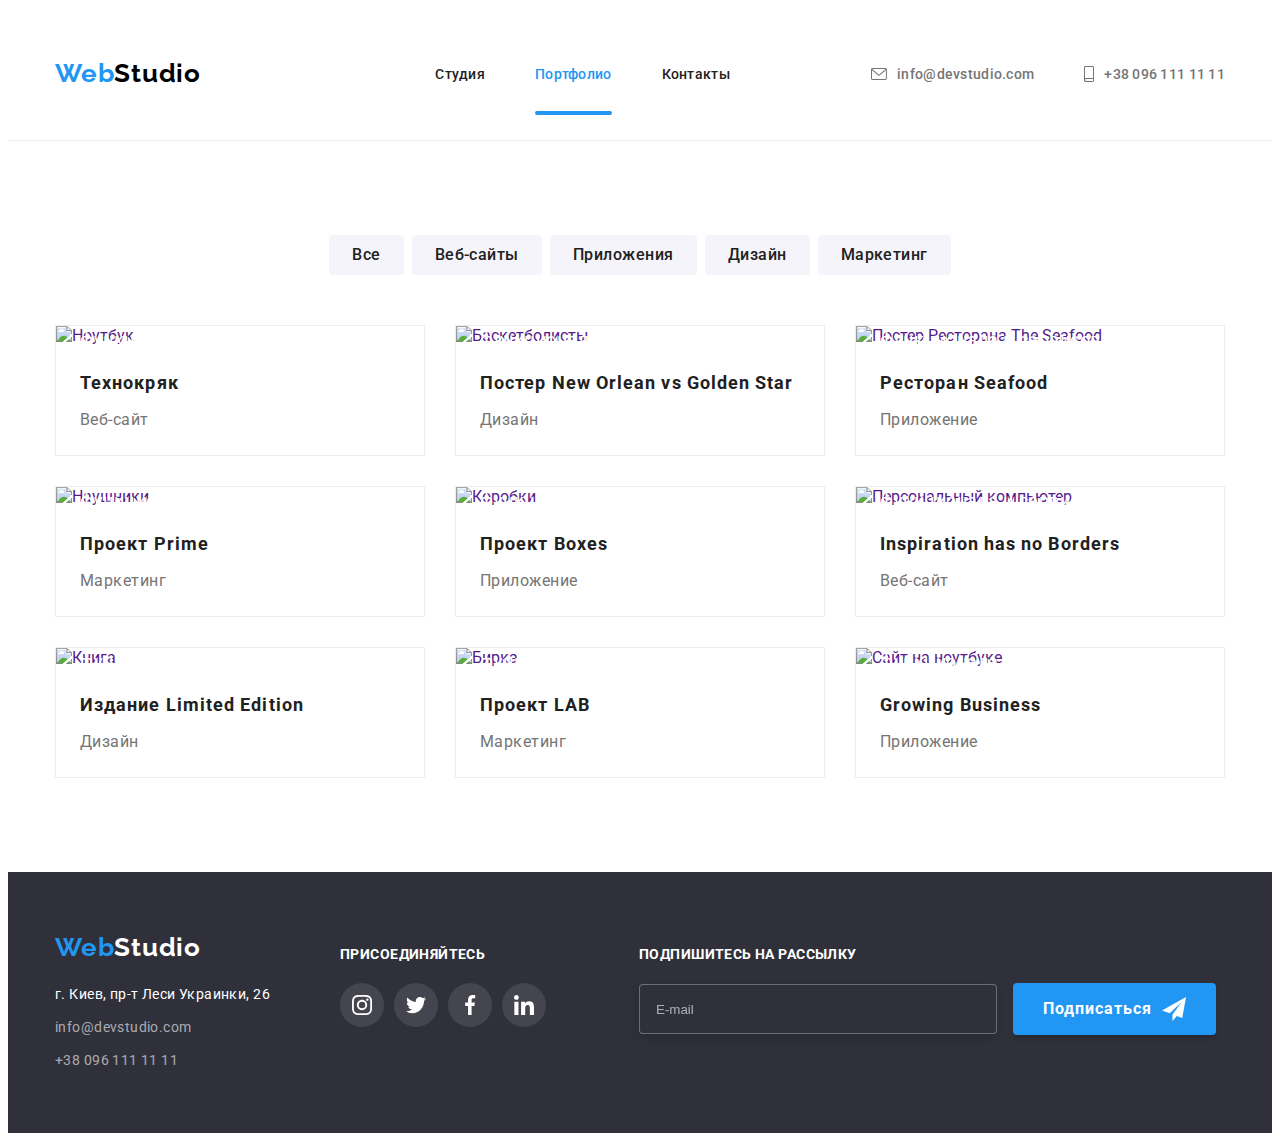
==== commit c8109096: "html/css" ====
--- a/portfolio.html
+++ b/portfolio.html
@@ -18,35 +18,64 @@
       crossorigin="anonymous"
       referrerpolicy="no-referrer"
     />
-    <link rel="stylesheet" href="./css/styles.css" />
+    <link rel="stylesheet" href="./css/main.min.css" />
   </head>
   <body>
     <header class="header">
-      <div class="container">
-        <a lang="en" class="logo" href="./index.html"
-          ><span class="accent-logo">Web</span>Studio</a
+      <div class="container container--flexible">
+        <a lang="en" class="logo logo--mode-dark" href="./index.html">
+          <span class="logo__part logo__part--accent">Web</span>Studio
+        </a>
+        <button
+          class="menu-button"
+          data-menu-button
+          type="button"
+          aria-label="Кнопка открытия меню"
+          aria-expanded="false"
         >
-        <nav>
-          <ul class="site-nav list">
-            <li class="item"><a href="./index.html" class="link">Студия</a></li>
-            <li class="item">
-              <a href="./portfolio.html" class="link current">Портфолио</a>
-            </li>
-            <li class="item"><a href="" class="link">Контакты</a></li>
+          <svg class="menu-button__icon" width="40px" height="40px">
+            <use
+              class="menu-button__icon-open"
+              href="./images/icons.svg#icon-menu"
+            ></use>
+            <use
+              class="menu-button__icon-close"
+              href="./images/icons.svg#icon-cross"
+            ></use>
+          </svg>
+        </button>
+        <nav class="nav">
+          <ul class="list nav-list">
+            <li class="nav__item">
+              <a href="./index.html" class="link nav__link">Студия</a>
+            </li>
+            <li class="nav__item">
+              <a
+                href="./portfolio.html"
+                class="link nav__link nav__link--current"
+                >Портфолио</a
+              >
+            </li>
+            <li class="nav__item">
+              <a href="" class="link nav__link">Контакты</a>
+            </li>
           </ul>
         </nav>
-        <ul class="contacts list">
-          <li class="item">
-            <a href="mailto:info@devstudio.com" class="link">
-              <svg class="mail-icon" width="16px" height="12px">
+        <ul class="list list-contacts">
+          <li class="list-contacts__item">
+            <a
+              href="mailto:info@devstudio.com"
+              class="link list-contacts__link"
+            >
+              <svg class="list-contacts__mail-icon" width="16px" height="12px">
                 <use href="./images/icons.svg#icon-mail"></use>
               </svg>
-              info@devstudio.com</a
-            >
-          </li>
-          <li class="item">
-            <a href="tel:+380961111111" class="link"
-              ><svg class="phone-icon" width="10px" height="16px">
+              info@devstudio.com
+            </a>
+          </li>
+          <li class="list-contacts__item">
+            <a href="tel:+380961111111" class="link list-contacts__link">
+              <svg class="list-contacts__phone-icon" width="10px" height="16px">
                 <use href="./images/icons.svg#icon-phone"></use>
               </svg>
               +38 096 111 11 11</a
@@ -57,237 +86,260 @@
     </header>
     <!-- Уникальный контент -->
     <main>
-      <section class="main-section section">
+      <section class="section main-section">
         <div class="container">
-          <ul class="main-button list">
-            <li class="item">
-              <button type="button" class="button">Все</button>
-            </li>
-            <li class="item">
-              <button type="button" class="button">Веб-сайты</button>
-            </li>
-            <li class="item">
-              <button type="button" class="button">Приложения</button>
-            </li>
-            <li class="item">
-              <button type="button" class="button">Дизайн</button>
-            </li>
-            <li class="item">
-              <button type="button" class="button">Маркетинг</button>
+          <ul class="list main-button-list">
+            <li class="main-button-list__item">
+              <button type="button" class="main-button-list__button">
+                Все
+              </button>
+            </li>
+            <li class="main-button-list__item">
+              <button type="button" class="main-button-list__button">
+                Веб-сайты
+              </button>
+            </li>
+            <li class="main-button-list__item">
+              <button type="button" class="main-button-list__button">
+                Приложения
+              </button>
+            </li>
+            <li class="main-button-list__item">
+              <button type="button" class="main-button-list__button">
+                Дизайн
+              </button>
+            </li>
+            <li class="main-button-list__item">
+              <button type="button" class="main-button-list__button">
+                Маркетинг
+              </button>
             </li>
           </ul>
           <h1 hidden>Наши приложения</h1>
-          <ul class="applications list">
-            <li class="item">
-              <a href="" class="link"></a>
-                <div class="item-thumb"> 
-                  <img
-                  src="./images/portfolio/img1.jpg"
-                  alt="Ноутбук"
-                  width="370"
-                  height="294"
-                  />
-                  <div class="overlay">
-                    <p class="description">
-                  Ресурс предлагает комплексные предложения с разным уровнем функционала и сервисов. Все это позволит посетителю получить исчерпывающие сведения о компании или частном лице.
-                  </p>
-                  </div>
-                </div>
-
-                <div class="app-info">
-                  <h2 class="title">Технокряк</h2>
-                  <p class="text">Веб-сайт</p>
-                </div></a
-              >
-            </li>
-            <li class="item">
-              <a href="" class="link"
-                >
-              <div class="item-thumb"> 
-                  <img
-                  src="./images/portfolio/img2.jpg"
-                  alt="Баскетболисты"
-                  width="370"
-                  height="294"
-                />
-                  <div class="overlay">
-                    <p class="description">
-                  Ресурс предлагает комплексные предложения с разным уровнем функционала и сервисов. Все это позволит посетителю получить исчерпывающие сведения о компании или частном лице.
-                  </p>
-                  </div>
-                </div>
-                
-                <div class="app-info">
-                  <h2 class="title">Постер New Orlean vs Golden Star</h2>
-                  <p class="text">Дизайн</p>
-                </div></a
-              >
-            </li>
-            <li class="item">
-              <a href="" class="link"
-                >
-                <div class="item-thumb"> 
-                  <img
-                  src="./images/portfolio/img3.jpg"
-                  alt="Постер Ресторана The Seafood"
-                  width="370"
-                  height="294"
-                />
-                <div class="overlay">
-                    <p class="description">
-                  Ресурс предлагает комплексные предложения с разным уровнем функционала и сервисов. Все это позволит посетителю получить исчерпывающие сведения о компании или частном лице.
-                  </p>
-                  </div>
-                </div>
-                
-                
-                <div class="app-info">
-                  <h2 class="title">Ресторан Seafood</h2>
-                  <p class="text">Приложение</p>
-                </div></a
-              >
-            </li>
-            <li class="item">
-              <a href="" class="link"
-                >
-                <div class="item-thumb"> 
-                  <img
-                  src="./images/portfolio/img4.jpg"
-                  alt="Наушники"
-                  width="370"
-                  height="294"
-                />
-                <div class="overlay">
-                    <p class="description">
-                  Ресурс предлагает комплексные предложения с разным уровнем функционала и сервисов. Все это позволит посетителю получить исчерпывающие сведения о компании или частном лице.
-                  </p>
-                </div>
-                </div>
-                
-                
-                <div class="app-info">
-                  <h2 class="title">Проект Prime</h2>
-                  <p class="text">Маркетинг</p>
-                </div></a
-              >
-            </li>
-            <li class="item">
-              <a href="" class="link"
-                >
-                
-                <div class="item-thumb"> 
-                  <img
-                  src="./images/portfolio/img5.jpg"
-                  alt="Коробки"
-                  width="370"
-                  height="294"
-                />
-                <div class="overlay">
-                    <p class="description">
-                  Ресурс предлагает комплексные предложения с разным уровнем функционала и сервисов. Все это позволит посетителю получить исчерпывающие сведения о компании или частном лице.
-                  </p>
-                </div>
-                </div>
-                
-                
-                <div class="app-info">
-                  <h2 class="title">Проект Boxes</h2>
-                  <p class="text">Приложение</p>
-                </div></a
-              >
-            </li>
-            <li class="item">
-              <a href="" class="link"
-                >
-                <div class="item-thumb"> 
-                  <img
-                  src="./images/portfolio/img6.jpg"
-                  alt="Персональный компьютер"
-                  width="370"
-                  height="294"
-                />
-                <div class="overlay">
-                    <p class="description">
-                  Ресурс предлагает комплексные предложения с разным уровнем функционала и сервисов. Все это позволит посетителю получить исчерпывающие сведения о компании или частном лице.
-                  </p>
-                </div>
-                </div>
-                
-                
-                
-                <div class="app-info">
-                  <h2 class="title">Inspiration has no Borders</h2>
-                  <p class="text">Веб-сайт</p>
-                </div></a
-              >
-            </li>
-            <li class="item">
-              <a href="" class="link"
-                >
-                <div class="item-thumb"> 
-                   <img
-                  src="./images/portfolio/img7.jpg"
-                  alt="Книга"
-                  width="370"
-                  height="294"
-                />
-                <div class="overlay">
-                    <p class="description">
-                  Ресурс предлагает комплексные предложения с разным уровнем функционала и сервисов. Все это позволит посетителю получить исчерпывающие сведения о компании или частном лице.
-                  </p>
-                </div>
-                </div>
-                
-               
-                <div class="app-info">
-                  <h2 class="title">Издание Limited Edition</h2>
-                  <p class="text">Дизайн</p>
-                </div></a
-              >
-            </li>
-            <li class="item">
-              <a href="" class="link"
-                >
-                <div class="item-thumb"> 
-                  <img
-                  src="./images/portfolio/img8.jpg"
-                  alt="Бирка"
-                  width="370"
-                  height="294"
-                />
-                <div class="overlay">
-                    <p class="description">
-                  Ресурс предлагает комплексные предложения с разным уровнем функционала и сервисов. Все это позволит посетителю получить исчерпывающие сведения о компании или частном лице.
-                  </p>
-                </div>
-                </div>
-              
-                <div class="app-info">
-                  <h2 class="title">Проект LAB</h2>
-                  <p class="text">Маркетинг</p>
-                </div></a
-              >
-            </li>
-            <li class="item">
-              <a href="" class="link"
-                >
-                <div class="item-thumb"> 
-                   <img
-                  src="./images/portfolio/img9.jpg"
-                  alt="Сайт на ноутбуке"
-                  width="370"
-                  height="294"
-                />
-                <div class="overlay">
-                    <p class="description">
-                  Ресурс предлагает комплексные предложения с разным уровнем функционала и сервисов. Все это позволит посетителю получить исчерпывающие сведения о компании или частном лице.
-                  </p>
-                </div>
-                </div>
-              
-                <div class="app-info">
-                  <h2 class="title">Growing Business</h2>
-                  <p class="text">Приложение</p>
+          <ul class="list applications-list">
+            <li class="applications-list__item">
+              <a href="" class="link applications-list__link">
+                <div class="applications-list__thumb">
+                  <img
+                    class="applications-list__img"
+                    src="./images/portfolio/img1.jpg"
+                    alt="Ноутбук"
+                  />
+                  <div class="applications-list__overlay">
+                    <p class="applications-list__description">
+                      Ресурс предлагает комплексные предложения с разным уровнем
+                      функционала и сервисов. Все это позволит посетителю
+                      получить исчерпывающие сведения о компании или частном
+                      лице.
+                    </p>
+                  </div>
+                </div>
+
+                <div class="applications-list__app-info">
+                  <h2 class="title applications-list__title">Технокряк</h2>
+                  <p class="applications-list__text">Веб-сайт</p>
+                </div>
+              </a>
+            </li>
+            <li class="applications-list__item">
+              <a href="" class="link applications-list__link">
+                <div class="applications-list__thumb">
+                  <img
+                    class="applications-list__img"
+                    src="./images/portfolio/img2.jpg"
+                    alt="Баскетболисты"
+                  />
+                  <div class="applications-list__overlay">
+                    <p class="applications-list__description">
+                      Ресурс предлагает комплексные предложения с разным уровнем
+                      функционала и сервисов. Все это позволит посетителю
+                      получить исчерпывающие сведения о компании или частном
+                      лице.
+                    </p>
+                  </div>
+                </div>
+
+                <div class="applications-list__app-info">
+                  <h2 class="title applications-list__title">
+                    Постер New Orlean vs Golden Star
+                  </h2>
+                  <p class="applications-list__text">Дизайн</p>
+                </div></a
+              >
+            </li>
+            <li class="applications-list__item">
+              <a href="" class="link applications-list__link">
+                <div class="applications-list__thumb">
+                  <img
+                    class="applications-list__img"
+                    src="./images/portfolio/img3.jpg"
+                    alt="Постер Ресторана The Seafood"
+                  />
+                  <div class="applications-list__overlay">
+                    <p class="applications-list__description">
+                      Ресурс предлагает комплексные предложения с разным уровнем
+                      функционала и сервисов. Все это позволит посетителю
+                      получить исчерпывающие сведения о компании или частном
+                      лице.
+                    </p>
+                  </div>
+                </div>
+
+                <div class="applications-list__app-info">
+                  <h2 class="title applications-list__title">
+                    Ресторан Seafood
+                  </h2>
+                  <p class="applications-list__text">Приложение</p>
+                </div></a
+              >
+            </li>
+            <li class="applications-list__item">
+              <a href="" class="link applications-list__link">
+                <div class="applications-list__thumb">
+                  <img
+                    class="applications-list__img"
+                    src="./images/portfolio/img4.jpg"
+                    alt="Наушники"
+                  />
+                  <div class="applications-list__overlay">
+                    <p class="applications-list__description">
+                      Ресурс предлагает комплексные предложения с разным уровнем
+                      функционала и сервисов. Все это позволит посетителю
+                      получить исчерпывающие сведения о компании или частном
+                      лице.
+                    </p>
+                  </div>
+                </div>
+
+                <div class="applications-list__app-info">
+                  <h2 class="title applications-list__title">Проект Prime</h2>
+                  <p class="applications-list__text">Маркетинг</p>
+                </div></a
+              >
+            </li>
+            <li class="applications-list__item">
+              <a href="" class="link applications-list__link">
+                <div class="applications-list__thumb">
+                  <img
+                    class="applications-list__img"
+                    src="./images/portfolio/img5.jpg"
+                    alt="Коробки"
+                  />
+                  <div class="applications-list__overlay">
+                    <p class="applications-list__description">
+                      Ресурс предлагает комплексные предложения с разным уровнем
+                      функционала и сервисов. Все это позволит посетителю
+                      получить исчерпывающие сведения о компании или частном
+                      лице.
+                    </p>
+                  </div>
+                </div>
+
+                <div class="applications-list__app-info">
+                  <h2 class="title applications-list__title">Проект Boxes</h2>
+                  <p class="applications-list__text">Приложение</p>
+                </div></a
+              >
+            </li>
+            <li class="applications-list__item">
+              <a href="" class="link applications-list__link">
+                <div class="applications-list__thumb">
+                  <img
+                    class="applications-list__img"
+                    src="./images/portfolio/img6.jpg"
+                    alt="Персональный компьютер"
+                  />
+                  <div class="applications-list__overlay">
+                    <p class="applications-list__description">
+                      Ресурс предлагает комплексные предложения с разным уровнем
+                      функционала и сервисов. Все это позволит посетителю
+                      получить исчерпывающие сведения о компании или частном
+                      лице.
+                    </p>
+                  </div>
+                </div>
+
+                <div class="applications-list__app-info">
+                  <h2 class="title applications-list__title">
+                    Inspiration has no Borders
+                  </h2>
+                  <p class="applications-list__text">Веб-сайт</p>
+                </div></a
+              >
+            </li>
+            <li class="applications-list__item">
+              <a href="" class="link applications-list__link">
+                <div class="applications-list__thumb">
+                  <img
+                    class="applications-list__img"
+                    src="./images/portfolio/img7.jpg"
+                    alt="Книга"
+                  />
+                  <div class="applications-list__overlay">
+                    <p class="applications-list__description">
+                      Ресурс предлагает комплексные предложения с разным уровнем
+                      функционала и сервисов. Все это позволит посетителю
+                      получить исчерпывающие сведения о компании или частном
+                      лице.
+                    </p>
+                  </div>
+                </div>
+
+                <div class="applications-list__app-info">
+                  <h2 class="title applications-list__title">
+                    Издание Limited Edition
+                  </h2>
+                  <p class="applications-list__text">Дизайн</p>
+                </div></a
+              >
+            </li>
+            <li class="applications-list__item">
+              <a href="" class="link applications-list__link">
+                <div class="applications-list__thumb">
+                  <img
+                    class="applications-list__img"
+                    src="./images/portfolio/img8.jpg"
+                    alt="Бирка"
+                  />
+                  <div class="applications-list__overlay">
+                    <p class="applications-list__description">
+                      Ресурс предлагает комплексные предложения с разным уровнем
+                      функционала и сервисов. Все это позволит посетителю
+                      получить исчерпывающие сведения о компании или частном
+                      лице.
+                    </p>
+                  </div>
+                </div>
+
+                <div class="applications-list__app-info">
+                  <h2 class="title applications-list__title">Проект LAB</h2>
+                  <p class="applications-list__text">Маркетинг</p>
+                </div></a
+              >
+            </li>
+            <li class="applications-list__item">
+              <a href="" class="link applications-list__link">
+                <div class="applications-list__thumb">
+                  <img
+                    class="applications-list__img"
+                    src="./images/portfolio/img9.jpg"
+                    alt="Сайт на ноутбуке"
+                  />
+                  <div class="applications-list__overlay">
+                    <p class="applications-list__description">
+                      Ресурс предлагает комплексные предложения с разным уровнем
+                      функционала и сервисов. Все это позволит посетителю
+                      получить исчерпывающие сведения о компании или частном
+                      лице.
+                    </p>
+                  </div>
+                </div>
+
+                <div class="applications-list__app-info">
+                  <h2 class="title applications-list__title">
+                    Growing Business
+                  </h2>
+                  <p class="applications-list__text">Приложение</p>
                 </div></a
               >
             </li>
@@ -297,65 +349,191 @@
     </main>
 
     <footer class="footer">
-      <div class="container">
-        <div class="wrapper address">
-          <a lang="en" href="./index.html" class="logo"
-            ><span class="accent-logo">Web</span>Studio</a
-          >
-          <address class="footer-address">
-            <ul class="list">
-              <li class="address-item list-item">
-                <a
-                  href="https://www.google.com.ua/maps/place/%D0%B1%D1%83%D0%BB.+%D0%9B%D0%B5%D1%81%D0%B8+%D0%A3%D0%BA%D1%80%D0%B0%D0%B8%D0%BD%D0%BA%D0%B8,+26,+%D0%9A%D0%B8%D0%B5%D0%B2,+02000/@50.4265807,30.5361918,17z/data=!3m1!4b1!4m9!1m2!2m1!1z0LMuINC60LjQtdCyINC_0YAt0YIg0LvQtdGB0Lgg0YPQutGA0LDQuNC90LrQuCAyNg!3m5!1s0x40d4cf0e033ecbe9:0x57a4dffefec77da0!8m2!3d50.4265807!4d30.5383858!15sCjHQsy4g0LrQuNC10LIg0L_RgC3RgiDQu9C10YHQuCDRg9C60YDQsNC40L3QutC4IDI2kgERY29tcG91bmRfYnVpbGRpbmc?hl=ru"
-                  class="link"
-                  >г. Киев, пр-т Леси Украинки, 26</a
-                >
+      <div class="container footer-container">
+        <div class="wrapper-flex">
+          <div class="wrapper-address">
+            <a lang="en" href="./index.html" class="logo logo--mode-light"
+              ><span class="logo__part logo__part--accent">Web</span>Studio</a
+            >
+            <address class="footer-address">
+              <ul class="list footer-address__list">
+                <li class="footer-address-list__item">
+                  <a
+                    href="https://www.google.com.ua/maps/place/%D0%B1%D1%83%D0%BB.+%D0%9B%D0%B5%D1%81%D0%B8+%D0%A3%D0%BA%D1%80%D0%B0%D0%B8%D0%BD%D0%BA%D0%B8,+26,+%D0%9A%D0%B8%D0%B5%D0%B2,+02000/@50.4265807,30.5361918,17z/data=!3m1!4b1!4m9!1m2!2m1!1z0LMuINC60LjQtdCyINC_0YAt0YIg0LvQtdGB0Lgg0YPQutGA0LDQuNC90LrQuCAyNg!3m5!1s0x40d4cf0e033ecbe9:0x57a4dffefec77da0!8m2!3d50.4265807!4d30.5383858!15sCjHQsy4g0LrQuNC10LIg0L_RgC3RgiDQu9C10YHQuCDRg9C60YDQsNC40L3QutC4IDI2kgERY29tcG91bmRfYnVpbGRpbmc?hl=ru"
+                    class="link footer-address-list__link footer-address-list__link--light"
+                    >г. Киев, пр-т Леси Украинки, 26</a
+                  >
+                </li>
+                <li class="footer-address-list__item">
+                  <a
+                    href="mailto:info@devstudio.com"
+                    class="link footer-address-list__link"
+                    >info@devstudio.com</a
+                  >
+                </li>
+                <li class="footer-address-list__item">
+                  <a
+                    href="tel:+380961111111"
+                    class="link footer-address-list__link"
+                    >+38 096 111 11 11</a
+                  >
+                </li>
+              </ul>
+            </address>
+          </div>
+          <div class="wrapper-social">
+            <p class="wrapper-social__text">Присоединяйтесь</p>
+            <ul class="list social-media-list social-media-list--start">
+              <li class="social-media-list__item">
+                <a class="link social-media-list__link" href="">
+                  <svg
+                    class="icon social-media-list__icon social-media-list__icon--light"
+                    width="20px"
+                    height="20px"
+                  >
+                    <use href="./images/icons.svg#icon-instagram"></use>
+                  </svg>
+                </a>
               </li>
-              <li class="list-item">
-                <a href="mailto:info@devstudio.com" class="link"
-                  >info@devstudio.com</a
-                >
+              <li class="social-media-list__item">
+                <a class="link social-media-list__link" href="">
+                  <svg
+                    class="icon social-media-list__icon social-media-list__icon--light"
+                    width="20px"
+                    height="20px"
+                  >
+                    <use href="./images/icons.svg#icon-twitter"></use>
+                  </svg>
+                </a>
               </li>
-              <li class="list-item">
-                <a href="tel:+380961111111" class="link">+38 096 111 11 11</a>
+              <li class="social-media-list__item">
+                <a class="link social-media-list__link" href=""
+                  ><svg
+                    class="icon social-media-list__icon social-media-list__icon--light"
+                    width="20px"
+                    height="20px"
+                  >
+                    <use href="./images/icons.svg#icon-facebook"></use>
+                  </svg>
+                </a>
+              </li>
+              <li class="social-media-list__item">
+                <a class="link social-media-list__link" href=""
+                  ><svg
+                    class="icon social-media-list__icon social-media-list__icon--light"
+                    width="20px"
+                    height="20px"
+                  >
+                    <use href="./images/icons.svg#icon-linkedin"></use>
+                  </svg>
+                </a>
               </li>
             </ul>
-          </address>
+          </div>
         </div>
-        <div class="wrapper social">
-          <p class="text">Присоединяйтесь</p>
-          <ul class="social-media list">
-            <li class="media-item">
-              <a class="link" href="">
-                <svg class="socials icon" width="20px" height="20px">
-                  <use href="./images/icons.svg#icon-instagram"></use>
-                </svg>
-              </a>
-            </li>
-            <li class="media-item">
-              <a class="link" href="">
-                <svg class="socials icon" width="20px" height="20px">
-                  <use href="./images/icons.svg#icon-twitter"></use>
-                </svg>
-              </a>
-            </li>
-            <li class="media-item">
-              <a class="link" href=""
-                ><svg class="socials icon" width="20px" height="20px">
-                  <use href="./images/icons.svg#icon-facebook"></use>
-                </svg>
-              </a>
-            </li>
-            <li class="media-item">
-              <a class="link" href=""
-                ><svg class="socials icon" width="20px" height="20px">
-                  <use href="./images/icons.svg#icon-linkedin"></use>
-                </svg>
-              </a>
-            </li>
-          </ul>
+        <div class="wrapper-follow">
+          <p class="wrapper-follow__text">Подпишитесь на рассылку</p>
+          <form class="wrapper-follow__form">
+            <input
+              class="wrapper-follow__input"
+              type="email"
+              name="email"
+              placeholder="E-mail"
+            />
+            <button type="submit" class="follow-button">
+              Подписаться
+              <svg
+                class="icon follow-button__send-icon"
+                width="24px"
+                height="24px"
+              >
+                <use href="./images/icons.svg#icon-send"></use>
+              </svg>
+            </button>
+          </form>
         </div>
       </div>
     </footer>
+
+    <!-- Мобильное меню  -->
+
+    <div class="mobile-menu" data-menu>
+      <nav class="list mobile-nav">
+        <ul class="list mobile-nav__list">
+          <li class="mobile-nav__item">
+            <a href="./index.html" class="link mobile-nav__link">Студия</a>
+          </li>
+          <li class="mobile-nav__item">
+            <a
+              href="./portfolio.html"
+              class="link mobile-nav__link mobile-nav__link--current"
+              >Портфолио</a
+            >
+          </li>
+          <li class="mobile-nav__item">
+            <a href="" class="link mobile-nav__link">Контакты</a>
+          </li>
+        </ul>
+      </nav>
+
+      <div class="mobile-menu__group">
+        <ul class="list mobile-menu__contacts">
+          <li class="mobile-menu__item mobile-menu__item--bottom">
+            <a
+              href="tel:+380961111111"
+              class="link mobile-menu__link mobile-menu__link--focus"
+            >
+              +38 096 111 11 11</a
+            >
+          </li>
+          <li class="mobile-contacts__item">
+            <a href="mailto:info@devstudio.com" class="link mobile-menu__link">
+              info@devstudio.com
+            </a>
+          </li>
+        </ul>
+
+        <ul class="list social-network__list">
+          <li class="social-network__item">
+            <a
+              class="link social-network__link"
+              href="https://www.instagram.com/"
+              target="_blank"
+              rel="noopener noreferrer"
+              >Instagram</a
+            >
+          </li>
+          <li class="social-network__item">
+            <a
+              class="link social-network__link"
+              href="https://twitter.com/?lang=ru"
+              target="_blank"
+              rel="noopener noreferrer"
+              >Twitter</a
+            >
+          </li>
+          <li class="social-network__item">
+            <a
+              class="link social-network__link"
+              href="https://uk-ua.facebook.com/"
+              target="_blank"
+              rel="noopener noreferrer"
+              >Facebook</a
+            >
+          </li>
+          <li class="social-network__item">
+            <a
+              class="link social-network__link"
+              href="https://www.linkedin.com/feed/"
+              target="_blank"
+              rel="noopener noreferrer"
+              >LinkedIn</a
+            >
+          </li>
+        </ul>
+      </div>
+    </div>
+
+    <script src="./js/mobile-menu.js"></script>
   </body>
 </html>
--- a/css/main.min.css
+++ b/css/main.min.css
@@ -0,0 +1,2 @@
+:root{--title-text-color: #212121;--focus-text-color: #2196f3;--primary-text-color: #757575;--secondary-text-color: #ffffff;--button-color: #f5f4fa;--background-color: #2f303a;--footer-contacts: rgba(255, 255, 255, 0.6);--second-logo-color: #000000;--border-color: #ececec;--border-picture: #eeeeee;--icon-color: #afb1b8;--footer-icons-color: rgba(255, 255, 255, 0.1);--portfolio-item-background: rgba(33, 150, 243, 0.9);--work-img-background: rgba(47, 48, 58, 0.8);--backdrop-background: rgba(0, 0, 0, 0.2);--footer-placeholder: rgba(255, 255, 255, 0.6)}.is-hidden{opacity:0;visibility:hidden;pointer-events:none}body{font-family:Roboto, sans-serif;color:var(--primary-text-color)}.no-scroll{overflow-y:hidden}*,*::before,*::after{box-sizing:border-box}h1,h2,h3,h4,h5,p{margin:0 0}img,image{display:block}.icon{fill:var(--icon-color)}.list{padding:0;margin:0;list-style:none}.link{text-decoration:none}.section{padding:60px 0px}@media screen and (min-width: 1200px){.section{padding:94px 0px}}.title{color:var(--title-text-color)}.container{width:100%;padding:0px 15px;margin:0 auto}@media screen and (min-width: 480px){.container{width:480px}}@media screen and (min-width: 768px){.container{width:768px}}@media screen and (min-width: 1200px){.container{width:1200px}}.hero-button{font-family:inherit;font-weight:bold;font-size:16px;line-height:1.87;text-align:center;letter-spacing:0.06em;color:var(--secondary-text-color);background:var(--focus-text-color);cursor:pointer;box-shadow:0px 4px 4px rgba(0,0,0,0.15);border-radius:4px;border:1px solid transparent;min-width:200px;min-height:50px;padding:10px 32px}.follow-button{display:inline-flex;align-items:center;margin-left:12px;font-family:inherit;font-weight:bold;font-size:16px;line-height:1.87;text-align:center;letter-spacing:0.06em;color:var(--secondary-text-color);background:var(--focus-text-color);cursor:pointer;box-shadow:0px 4px 4px rgba(0,0,0,0.15);border-radius:4px;border:1px solid transparent;min-width:200px;min-height:50px;padding:10px 29px;margin-top:20px}@media screen and (min-width: 1200px){.follow-button{margin-top:0}}.main-button-list{display:flex;flex-wrap:wrap;margin-bottom:40px}@media screen and (max-width: 767px){.main-button-list{margin-top:-7.5px;margin-bottom:-7.5px;margin-bottom:40px}}@media screen and (min-width: 768px){.main-button-list{justify-content:center;margin-bottom:30px}}@media screen and (min-width: 1200px){.main-button-list{justify-content:center;margin-bottom:50px}}.main-button-list__button{padding:6px 22px;font-family:inherit;font-weight:500;font-size:16px;line-height:1.62;text-align:center;letter-spacing:0.03em;color:var(--title-text-color);background:var(--button-color);cursor:pointer;border-radius:4px;border:1px solid transparent;transition:background-color 250ms cubic-bezier(0.4, 0, 0.2, 1),color 250ms cubic-bezier(0.4, 0, 0.2, 1),box-shadow 250ms cubic-bezier(0.4, 0, 0.2, 1)}.main-button-list__button:hover,.main-button-list__button:focus{background:var(--focus-text-color);color:var(--secondary-text-color);box-shadow:0px 3px 1px rgba(0,0,0,0.1),0px 1px 2px rgba(0,0,0,0.08),0px 2px 2px rgba(0,0,0,0.12)}.main-button-list__item:not(:last-child){margin-right:8px}@media screen and (max-width: 767px){.main-button-list__item{margin-top:7.5px;margin-bottom:7.5px}}.button-close{position:absolute;top:8px;right:8px;z-index:2;width:30px;height:30px;cursor:pointer;border-radius:50%;border:1px solid var(--backdrop-background);background-color:var(--secondary-text-color)}.button-close:hover .button-close__close-icon,.button-close:focus .button-close__close-icon{fill:var(--focus-text-color)}.button-close__close-icon{fill:var(--second-logo-color);transition:fill 250ms cubic-bezier(0.4, 0, 0.2, 1)}.submit-button{display:flex;justify-content:center;align-items:center;margin-top:30px;margin-left:auto;margin-right:auto;font-family:inherit;font-weight:700;font-size:16px;line-height:1.87;text-align:center;letter-spacing:0.06em;color:var(--secondary-text-color);background:var(--focus-text-color);cursor:pointer;box-shadow:0px 4px 4px rgba(0,0,0,0.15);border-radius:4px;border:1px solid transparent;min-width:200px;min-height:50px}.header{border-bottom:1px solid var(--border-color);padding:0 15px;padding-top:16px;padding-bottom:16px}@media screen and (min-width: 768px){.header{padding-top:26px;padding-bottom:26px}}.container--flexible{display:flex;align-items:center}@media screen and (max-width: 767px){.container--flexible{justify-content:space-between}}.logo--mode-dark{font-family:Raleway, sans-serif;font-weight:bold;font-size:26px;line-height:1.2;color:var(--second-logo-color);text-decoration:none;letter-spacing:0.03em}@media screen and (min-width: 1200px){.logo--mode-dark{margin-right:93px}}.logo__part--accent{color:var(--focus-text-color)}.nav{margin-left:auto}@media screen and (max-width: 767px){.nav{display:none}}.nav-list{display:flex}.nav__item:not(:last-child){margin-right:50px}.nav__link{display:block;padding-top:32px;padding-bottom:32px;font-weight:500;font-size:14px;line-height:1.15;letter-spacing:0.02em;color:var(--title-text-color);transition:color 250ms cubic-bezier(0.4, 0, 0.2, 1)}.nav__link:hover,.nav__link:focus{color:var(--focus-text-color)}.nav__link--current{position:relative;color:var(--focus-text-color)}.nav__link--current::after{position:absolute;bottom:-1px;left:0;display:block;content:"";border-radius:2px;width:100%;height:4px;background-color:var(--focus-text-color)}.list-contacts{display:flex;margin-left:auto;flex-direction:column}@media screen and (max-width: 767px){.list-contacts{display:none}}@media screen and (min-width: 1200px){.list-contacts{flex-direction:row}}.list-contacts__link{display:flex;align-items:center}.list-contacts__item{display:inline-flex;align-items:center;cursor:pointer;transition:color 250ms cubic-bezier(0.4, 0, 0.2, 1)}.list-contacts__item:hover{color:var(--focus-text-color)}@media screen and (min-width: 768px) and (max-width: 1199px){.list-contacts__item:not(:last-child){margin-bottom:10px}}@media screen and (min-width: 1200px){.list-contacts__item:not(:last-child){margin-right:50px}}.list-contacts__mail-icon{margin-right:10px;fill:currentColor}.list-contacts__phone-icon{fill:currentColor}.list-contacts__phone-icon{margin-right:10px}.list-contacts__link{font-weight:500;font-size:14px;line-height:1.15;letter-spacing:0.02em;color:var(--primary-text-color);transition:color 250ms cubic-bezier(0.4, 0, 0.2, 1)}@media screen and (min-width: 1200px){.list-contacts__link{padding-top:32px;padding-bottom:32px}}.list-contacts__link:hover,.list-contacts__link:focus{color:var(--focus-text-color)}.menu-button{width:40px;height:40px;margin-left:auto;display:flex;align-items:center;justify-content:center;background-color:transparent;border:transparent;outline:transparent;z-index:10}.menu-button__icon-open{opacity:1;fill:var(--second-logo-color);transition:fill 250ms cubic-bezier(0.4, 0, 0.2, 1),opacity 250ms cubic-bezier(0.4, 0, 0.2, 1)}.menu-button__icon-open:hover,.menu-button__icon-open:focus{fill:var(--focus-text-color)}.menu-button__icon-close{opacity:0;fill:var(--second-logo-color);transition:fill 250ms cubic-bezier(0.4, 0, 0.2, 1),opacity 250ms cubic-bezier(0.4, 0, 0.2, 1)}.menu-button__icon-close:hover,.menu-button__icon-close:focus{fill:var(--focus-text-color)}.menu-button.is-active .menu-button__icon-open{opacity:0}.menu-button.is-active .menu-button__icon-close{opacity:1}@media screen and (min-width: 768px){.menu-button{display:none}}.hero-section{position:relative;max-width:1600px;background-image:linear-gradient(to right, rgba(47,48,58,0.4), rgba(47,48,58,0.4)),url("../images/studio/hero-background.jpg");background-repeat:no-repeat;background-position:10%;background-size:cover;padding-top:200px;padding-bottom:200px;margin-left:auto;margin-right:auto;text-align:center}@media screen and (min-width: 768px){.hero-section{height:400px}}@media screen and (min-width: 1200px){.hero-section{height:600px}}.hero-container{position:absolute;top:30%;width:100%}.hero-container__title{margin-bottom:30px;width:360px;margin-left:auto;margin-right:auto;font-weight:900;font-size:26px;line-height:1.6;letter-spacing:0.06em;text-transform:uppercase;color:var(--secondary-text-color)}@media screen and (min-width: 1200px){.hero-container__title{width:696px;font-size:44px;line-height:1.36}}.priority-list{display:flex;flex-wrap:wrap}@media screen and (min-width: 768px){.priority-list{margin:-15px}}@media screen and (min-width: 1200px){.priority-list{margin:-15px}}@media screen and (max-width: 767px){.priority-list__item:not(:last-child){margin-bottom:30px}}@media screen and (min-width: 768px){.priority-list__item{margin:15px;width:calc((100% - 4 * 15px)/2)}}@media screen and (min-width: 1200px){.priority-list__item{margin:15px;width:calc((100% - 8 * 15px)/4)}}.priority-list__thumb{background:var(--button-color);border-radius:4px;height:120px;margin-bottom:30px;display:flex;justify-content:center;align-items:center}.priority-list__title{margin-bottom:10px;font-weight:bold;font-size:14px;line-height:1.14;letter-spacing:0.03em;text-transform:uppercase}@media screen and (max-width: 767px){.priority-list__title{text-align:center}}.priority-list__text{font-size:14px;line-height:1.71;letter-spacing:0.03em}@media screen and (max-width: 767px){.priority-list__text{text-align:center}}.work-section{padding-top:0}@media screen and (max-width: 1199px){.work-section{display:none}}.work-container__title{margin-bottom:50px;font-weight:bold;font-size:36px;line-height:1.16;text-align:center;letter-spacing:0.03em}.list-work__image{display:block}.list-work{display:flex;justify-content:space-between}.list-work__item:not(:last-child){margin-right:30px}.list-work__thumb{position:relative;width:100%}.list-work__picture-title-bg{position:absolute;bottom:0;left:0;display:flex;justify-content:center;align-items:center;width:100%;background-color:var(--work-img-background)}.list-work__title{font-weight:700;font-size:14px;line-height:1.15;text-align:center;letter-spacing:0.03em;text-transform:uppercase;color:var(--secondary-text-color);margin:27px 0px}.team-section{background-color:var(--button-color)}.team-container__title{margin-bottom:50px;font-weight:bold;font-size:36px;line-height:1.16;text-align:center;letter-spacing:0.03em}.team-list__title{font-weight:500;font-size:16px;line-height:1.18;text-align:center;letter-spacing:0.03em}.team-list__text{font-size:16px;line-height:1.18;text-align:center;letter-spacing:0.03em;margin-bottom:16px}.team-list{display:flex;flex-wrap:wrap}@media screen and (min-width: 768px){.team-list{margin:-15px}}@media screen and (min-width: 1200px){.team-list{margin:-15px}}.team-list__item{width:450px;background:#ffffff;box-shadow:0px 1px 3px rgba(0,0,0,0.12),0px 1px 1px rgba(0,0,0,0.14),0px 2px 1px rgba(0,0,0,0.2);border-radius:0px 0px 4px 4px}@media screen and (max-width: 767px){.team-list__item:not(:last-child){margin-bottom:30px}}@media screen and (min-width: 768px){.team-list__item{margin:15px;width:calc((100% - 4 * 15px)/2)}}@media screen and (min-width: 1200px){.team-list__item{margin:15px;width:calc((100% - 8 * 15px)/4)}}.team-list__image{width:100%}.team-list__worker-info{margin:30px 0px}.team-list__title{margin-bottom:10px}.social-media-list{display:flex;justify-content:center}.social-media-list__item:not(:last-child){margin-right:10px}.social-media-list__link{display:flex;justify-content:center;align-items:center;width:44px;height:44px;background-color:var(--secondary-text-color);border-radius:50%;transition:background-color 250ms cubic-bezier(0.4, 0, 0.2, 1)}.social-media-list__link:hover,.social-media-list__link:focus{background-color:var(--focus-text-color)}.social-media-list__link:hover .social-media-list__icon,.social-media-list__link:focus .social-media-list__icon{fill:var(--secondary-text-color)}.social-media-list__icon{transition:fill 250ms cubic-bezier(0.4, 0, 0.2, 1)}.clients-container__title{margin-bottom:50px;font-weight:bold;font-size:36px;line-height:1.16;text-align:center;letter-spacing:0.03em}.clients-list{display:flex;flex-wrap:wrap;margin-left:15px;margin-right:15px}@media screen and (min-width: 768px){.clients-list{margin:-15px;margin-left:15px;margin-right:15px}}@media screen and (min-width: 1200px){.clients-list{margin:-15px;margin-left:15px;margin-right:15px}}.clients-list__link{display:flex;justify-content:center;align-items:center;height:92px;background-color:var(--secondary-text-color);border:1px var(--icon-color) solid;padding:16px 32px;transition:border-color 250ms cubic-bezier(0.4, 0, 0.2, 1)}.clients-list__link:hover .clients-list__icon,.clients-list__link:focus .clients-list__icon{fill:var(--focus-text-color)}.clients-list__link:hover,.clients-list__link:focus{border:1px solid var(--focus-text-color)}@media screen and (max-width: 767px){.clients-list__item{margin:15px;width:calc((100% - 4 * 15px)/2)}}@media screen and (min-width: 768px){.clients-list__item{margin:15px;width:calc((100% - 6 * 15px)/3)}}@media screen and (min-width: 1200px){.clients-list__item{margin:15px;width:calc((100% - 12 * 15px)/6)}}.clients-list__icon{transition:fill 250ms cubic-bezier(0.4, 0, 0.2, 1)}.footer{padding:0 15px;background-color:var(--background-color);padding-top:60px;padding-bottom:60px}.wrapper-flex{display:flex;flex-direction:column}@media screen and (min-width: 768px) and (max-width: 1199px){.wrapper-flex{flex-direction:row;justify-content:space-between}}@media screen and (min-width: 1200px){.wrapper-flex{flex-direction:row}}.footer-address{font-style:normal;font-size:14px;line-height:1.71;letter-spacing:0.03em}.footer-address-list__link{color:var(--footer-contacts)}.logo--mode-light{display:inline-block;font-family:Raleway, sans-serif;font-weight:bold;font-size:24px;line-height:1.17;color:var(--second-logo-color);text-decoration:none;letter-spacing:0.03em;color:var(--secondary-text-color);margin-bottom:20px}@media screen and (min-width: 1200px){.logo--mode-light{font-size:26px;line-height:1.2}}.footer-address-list__link--light{color:var(--secondary-text-color)}.footer-address-list__link{transition:color 250ms cubic-bezier(0.4, 0, 0.2, 1)}.footer-address-list__link:hover,.footer-address-list__link:focus{color:var(--focus-text-color)}.footer-address-list__item:not(:last-child){margin-bottom:9px}.social-media-list--start{padding:0 0}.social-media-list__link{background-color:var(--footer-icons-color)}.social-media-list__link:hover,.social-media-list__link:focus{background-color:var(--focus-text-color)}.social-media-list__icon--light{fill:var(--secondary-text-color)}.wrapper-social__text,.wrapper-follow__text{font-weight:700;font-size:14px;line-height:1.14;letter-spacing:0.03em;text-transform:uppercase;margin-bottom:20px;color:var(--secondary-text-color)}.footer-container{display:flex;flex-direction:column}@media screen and (min-width: 1200px){.footer-container{flex-direction:row}}.wrapper-address{text-align:center}@media screen and (min-width: 768px) and (max-width: 1199px){.wrapper-address{margin-top:60px;margin-left:76px}}@media screen and (min-width: 1200px){.wrapper-address{margin-right:70px;text-align:start}}.wrapper-social{text-align:center;margin-top:60px}@media screen and (min-width: 768px) and (max-width: 1199px){.wrapper-social{margin-top:65px;margin-right:89px}}@media screen and (min-width: 1200px){.wrapper-social{text-align:start;margin-top:15px}}.wrapper-follow{margin-top:60px;text-align:center}@media screen and (min-width: 1200px){.wrapper-follow{margin-left:93px;text-align:start;margin-top:15px}}.follow-button__send-icon{margin-left:10px;fill:var(--secondary-text-color)}.wrapper-follow__input::placeholder{color:var(--footer-placeholder)}.wrapper-follow__input{width:100%;height:50px;padding:15px 0px 15px 16px;border:1px solid rgba(255,255,255,0.3);box-sizing:border-box;filter:drop-shadow(0px 4px 4px rgba(0,0,0,0.15));border-radius:4px;background-color:var(--background-color);color:var(--secondary-text-color)}@media screen and (min-width: 768px){.wrapper-follow__input{width:450px}}@media screen and (min-width: 1200px){.wrapper-follow__input{width:358px}}@media screen and (min-width: 768px) and (max-width: 1199px){.wrapper-follow__form{display:flex;flex-direction:column;align-items:center}}.backdrop{position:fixed;top:0;left:0;width:100%;height:100%;background-color:var(--backdrop-background);transition:opacity 250ms cubic-bezier(0.4, 0, 0.2, 1),visibility 250ms cubic-bezier(0.4, 0, 0.2, 1)}.modal{position:absolute;top:50%;left:50%;transform:translate(-50%, -50%);width:450px;height:609px;box-shadow:0px 1px 3px rgba(0,0,0,0.12),0px 1px 1px rgba(0,0,0,0.14),0px 2px 1px rgba(0,0,0,0.2);border-radius:4px;background-color:var(--secondary-text-color)}@media screen and (min-width: 1200px){.modal{width:528px;height:581px}}.modal-form__title{display:contents;font-weight:700;font-size:20px;line-height:1.15;text-align:center;letter-spacing:0.03em;color:var(--title-text-color);margin-bottom:12px}.modal-form{position:absolute;padding:40px 40px 0px 40px}.modal-form__form-field{margin-bottom:10px;display:flex;flex-direction:column;position:relative}.modal-form__form-label{margin-bottom:4px;font-weight:400;font-size:12px;line-height:1.17;letter-spacing:0.01em;color:var(--primary-text-color)}.modal-form__form-input{margin:0;padding:12px 12px 12px 42px;font:inherit;width:100%;height:40px;border:1px solid rgba(33,33,33,0.2);box-sizing:border-box;border-radius:4px;transition:border-color 250ms cubic-bezier(0.4, 0, 0.2, 1),fill 250ms cubic-bezier(0.4, 0, 0.2, 1)}.modal-form__form-input:focus{border-color:var(--focus-text-color)}.modal-form__form-input:focus+.modal-form__icon-check{fill:var(--focus-text-color)}.modal-form__form-textarea{width:100%;height:120px;padding:12px 16px;resize:none;border:1px solid rgba(33,33,33,0.2);box-sizing:border-box;border-radius:4px;transition:border-color 250ms cubic-bezier(0.4, 0, 0.2, 1)}.modal-form__form-textarea:focus{border-color:var(--focus-text-color)}.modal-form__form-textarea::placeholder{font-weight:400;font-size:12px;line-height:1.17;letter-spacing:0.01em;color:rgba(117,117,117,0.5)}.modal-form__input-group{display:flex;flex-direction:column;margin-top:12px;margin-bottom:20px;width:370px;height:342px}@media screen and (min-width: 1200px){.modal-form__input-group{width:448px;height:342px}}.modal-form__human-icon,.modal-form__tel-icon,.modal-form__email-icon,.modal-form__icon-check{position:absolute;top:58%;left:12px;margin-right:15px;fill:var(--title-text-color)}.modal-form__form-label--group{display:flex;align-items:center}.modal-form__policy-field{display:flex;justify-content:center}.modal-form__text-policy{padding-left:24px;font-size:12px;line-height:1.17;letter-spacing:0.03em}@media screen and (min-width: 1200px){.modal-form__text-policy{font-size:14px;line-height:1.71}}.modal-form__policy-link{font-weight:400;font-size:12px;line-height:1.17;letter-spacing:0.03em;text-decoration-line:underline;color:var(--focus-text-color)}@media screen and (min-width: 1200px){.modal-form__policy-link{font-size:14px;line-height:1.71}}.modal-form__form-label--group{position:relative}.modal-form__icon-check{position:absolute;top:auto;left:0;display:inline-block;width:16px;height:15px;border:2px solid var(--second-logo-color);border-radius:2px}.modal-form__checkbox-policy{-moz-appearance:none;-webkit-appearance:none;appearance:none}.modal-form__checkbox-policy:checked+.modal-form__icon-check{border-color:var(--focus-text-color);background-color:var(--focus-text-color);background-image:url(../images/icon-check.svg);background-size:contain;background-origin:border-box}.mobile-menu{position:fixed;width:100vw;height:100vh;top:0;left:0;padding:48px 40px 48px 40px;display:flex;flex-direction:column;background-color:#fff;opacity:0;transform:translateX(100%);transition:transform 450ms cubic-bezier(0.4, 0, 0.2, 1),opacity 450ms cubic-bezier(0.4, 0, 0.2, 1)}@media screen and (min-width: 480px) and (max-width: 767px){.mobile-menu{background-color:#ffffff;box-shadow:0px 4px 8px rgba(0,0,0,0.04),0px 2px 4px rgba(0,0,0,0.08),0px 1px 3px rgba(0,0,0,0.16)}}.mobile-menu.is-open{opacity:1;transform:translateX(0)}.mobile-nav__item{margin-bottom:32px}.mobile-menu__item--bottom{margin-bottom:32px}.mobile-nav__link{font-weight:500;font-size:40px;letter-spacing:0.02em;line-height:1.175;color:var(--title-text-color);transition:color 250ms cubic-bezier(0.4, 0, 0.2, 1)}.mobile-nav__link:hover,.mobile-nav__link:focus{color:var(--focus-text-color)}.mobile-menu__link{font-weight:500;font-size:24px;line-height:1.16;letter-spacing:0.02em;color:var(--primary-text-color)}.mobile-menu__link--focus{font-weight:500;font-size:24px;line-height:1.176;letter-spacing:0.02em;color:var(--focus-text-color)}@media screen and (min-width: 480px){.mobile-menu__link--focus{font-size:34px}}.mobile-menu__group{margin-top:auto}.mobile-menu__contacts{margin-bottom:64px}.social-network__list{display:flex;flex-wrap:wrap;margin-top:-10px;margin-right:-10px}.social-network__item{margin-top:10px;margin-right:10px}.social-network__link{font-weight:500;font-size:18px;line-height:1.2;letter-spacing:0.02em;padding-right:10px;border-right:1px solid rgba(33,33,33,0.2);color:var(--focus-text-color)}.social-network__item:last-child .social-network__link{padding:0;border:none}.mobile-nav__link--current{color:var(--focus-text-color)}.applications-list{display:flex;flex-direction:column;flex-wrap:wrap}@media screen and (min-width: 768px){.applications-list{flex-direction:row;margin:-15px}}@media screen and (min-width: 1200px){.applications-list{flex-direction:row;margin:-15px}}.applications-list__item{border:1px solid var(--border-picture);box-sizing:border-box;transition:box-shadow 250ms cubic-bezier(0.4, 0, 0.2, 1)}.applications-list__item:hover,.applications-list__item:focus{box-shadow:0px 1px 1px rgba(0,0,0,0.12),0px 4px 4px rgba(0,0,0,0.06),1px 4px 6px rgba(0,0,0,0.16);cursor:pointer}.applications-list__item:hover .applications-list__description,.applications-list__item:focus .applications-list__description{opacity:1}@media screen and (max-width: 767px){.applications-list__item{width:100%}.applications-list__item:not(:last-child){margin-bottom:30px}}@media screen and (min-width: 768px){.applications-list__item{margin:15px;width:calc((100% - 4 * 15px)/2)}}@media screen and (min-width: 1200px){.applications-list__item{margin:15px;width:calc((100% - 6 * 15px)/3)}}.applications-list__item:hover .applications-list__overlay{transform:translateX(0)}.applications-list__thumb{position:relative;width:100%;overflow:hidden}.applications-list__overlay{position:absolute;top:0;left:0;display:flex;align-items:center;justify-content:center;width:100%;height:100%;background-color:var(--portfolio-item-background);transform:translateY(100%);transition:transform 250ms cubic-bezier(0.4, 0, 0.2, 1)}.applications-list__description{font-size:18px;line-height:1.56;letter-spacing:0.03em;color:var(--secondary-text-color);width:100%;position:absolute;padding:0px 24px}@media screen and (max-width: 479px){.applications-list__description{font-size:14px}}.applications-list__app-info{margin:20px 24px}.applications-list__title{margin-bottom:4px;font-weight:bold;font-size:18px;line-height:2;letter-spacing:0.06em}.applications-list__text{font-size:16px;line-height:1.87;letter-spacing:0.03em;color:var(--primary-text-color)}@media screen and (max-width: 767px){.applications-list__img{width:100%;object-fit:cover}}
+/*# sourceMappingURL=main.min.css.map */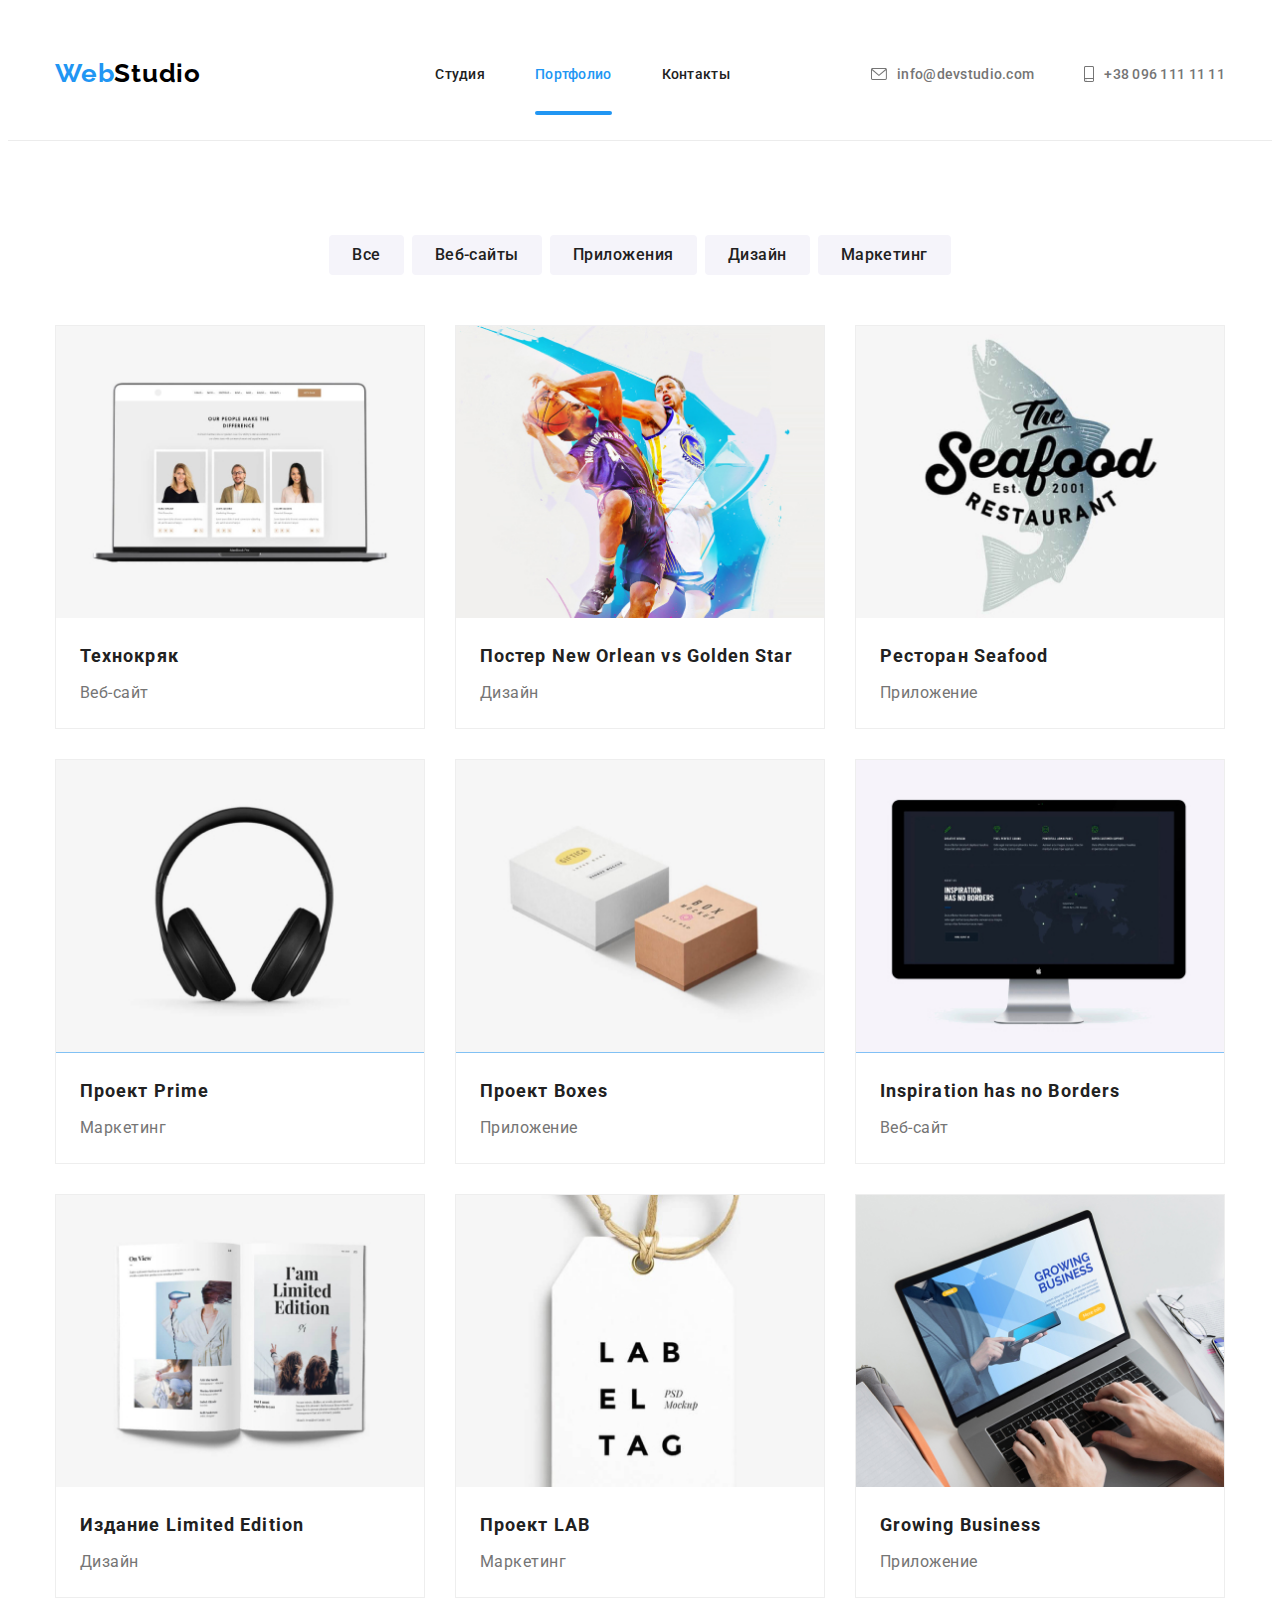
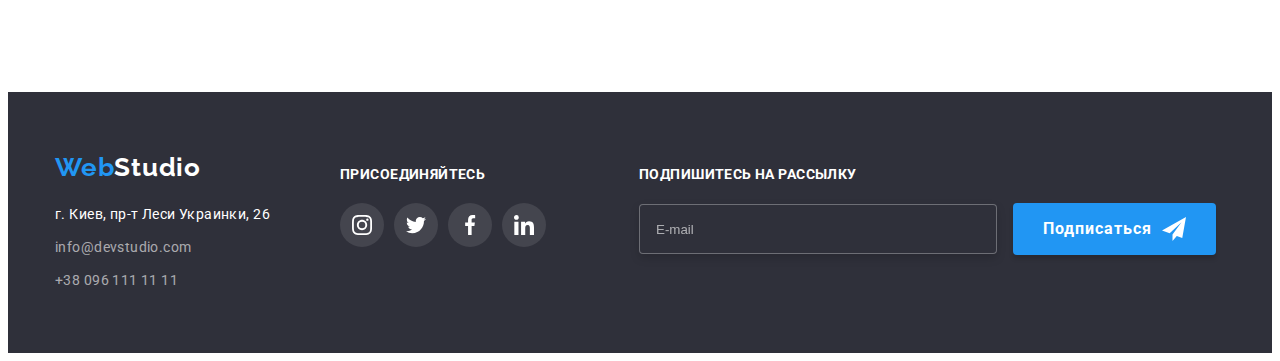
==== commit 1012d091: "hw8" ====
--- a/portfolio.html
+++ b/portfolio.html
@@ -120,11 +120,37 @@
             <li class="applications-list__item">
               <a href="" class="link applications-list__link">
                 <div class="applications-list__thumb">
-                  <img
-                    class="applications-list__img"
-                    src="./images/portfolio/img1.jpg"
-                    alt="Ноутбук"
-                  />
+                  <picture>
+                    <source
+                      srcset="
+                        ./images/studio/apps/lg/app-1_lg.jpg    1x,
+                        ./images/studio/apps/lg/app-1_lg@2x.jpg 2x
+                      "
+                      media="(min-width: 1200px)"
+                      type="image/jpeg"
+                    />
+                    <source
+                      srcset="
+                        ./images/studio/apps/md/app-1_md.jpg    1x,
+                        ./images/studio/apps/md/app-1_md@2x.jpg 2x
+                      "
+                      media="(min-width: 768px)"
+                      type="image/jpeg"
+                    />
+                    <source
+                      srcset="
+                        ./images/studio/apps/sm/app-1_sm.jpg    1x,
+                        ./images/studio/apps/sm/app-1_sm@2x.jpg 2x
+                      "
+                      media="(max-width: 767px)"
+                      type="image/jpeg"
+                    />
+                    <img
+                      class="applications-list__img"
+                      src="./images/portfolio/img1.jpg"
+                      alt="Ноутбук"
+                    />
+                  </picture>
                   <div class="applications-list__overlay">
                     <p class="applications-list__description">
                       Ресурс предлагает комплексные предложения с разным уровнем
@@ -144,11 +170,37 @@
             <li class="applications-list__item">
               <a href="" class="link applications-list__link">
                 <div class="applications-list__thumb">
-                  <img
-                    class="applications-list__img"
-                    src="./images/portfolio/img2.jpg"
-                    alt="Баскетболисты"
-                  />
+                  <picture>
+                    <source
+                      srcset="
+                        ./images/studio/apps/lg/app-2_lg.jpg    1x,
+                        ./images/studio/apps/lg/app-2_lg@2x.jpg 2x
+                      "
+                      media="(min-width: 1200px)"
+                      type="image/jpeg"
+                    />
+                    <source
+                      srcset="
+                        ./images/studio/apps/md/app-2_md.jpg    1x,
+                        ./images/studio/apps/md/app-2_md@2x.jpg 2x
+                      "
+                      media="(min-width: 768px)"
+                      type="image/jpeg"
+                    />
+                    <source
+                      srcset="
+                        ./images/studio/apps/sm/app-2_sm.jpg    1x,
+                        ./images/studio/apps/sm/app-2_sm@2x.jpg 2x
+                      "
+                      media="(max-width: 767px)"
+                      type="image/jpeg"
+                    />
+                    <img
+                      class="applications-list__img"
+                      src="./images/portfolio/img2.jpg"
+                      alt="Баскетболисты"
+                    />
+                  </picture>
                   <div class="applications-list__overlay">
                     <p class="applications-list__description">
                       Ресурс предлагает комплексные предложения с разным уровнем
@@ -170,11 +222,38 @@
             <li class="applications-list__item">
               <a href="" class="link applications-list__link">
                 <div class="applications-list__thumb">
-                  <img
-                    class="applications-list__img"
-                    src="./images/portfolio/img3.jpg"
-                    alt="Постер Ресторана The Seafood"
-                  />
+                  <picture>
+                    <source
+                      srcset="
+                        ./images/studio/apps/lg/app-3_lg.jpg    1x,
+                        ./images/studio/apps/lg/app-3_lg@2x.jpg 2x
+                      "
+                      media="(min-width: 1200px)"
+                      type="image/jpeg"
+                    />
+                    <source
+                      srcset="
+                        ./images/studio/apps/md/app-3_md.jpg    1x,
+                        ./images/studio/apps/md/app-3_md@2x.jpg 2x
+                      "
+                      media="(min-width: 768px)"
+                      type="image/jpeg"
+                    />
+                    <source
+                      srcset="
+                        ./images/studio/apps/sm/app-3_sm.jpg    1x,
+                        ./images/studio/apps/sm/app-3_sm@2x.jpg 2x
+                      "
+                      media="(max-width: 767px)"
+                      type="image/jpeg"
+                    />
+
+                    <img
+                      class="applications-list__img"
+                      src="./images/portfolio/img3.jpg"
+                      alt="Постер Ресторана The Seafood"
+                    />
+                  </picture>
                   <div class="applications-list__overlay">
                     <p class="applications-list__description">
                       Ресурс предлагает комплексные предложения с разным уровнем
@@ -196,11 +275,38 @@
             <li class="applications-list__item">
               <a href="" class="link applications-list__link">
                 <div class="applications-list__thumb">
-                  <img
-                    class="applications-list__img"
-                    src="./images/portfolio/img4.jpg"
-                    alt="Наушники"
-                  />
+                  <picture>
+                    <source
+                      srcset="
+                        ./images/studio/apps/lg/app-4_lg.jpg    1x,
+                        ./images/studio/apps/lg/app-4_lg@2x.jpg 2x
+                      "
+                      media="(min-width: 1200px)"
+                      type="image/jpeg"
+                    />
+                    <source
+                      srcset="
+                        ./images/studio/apps/md/app-4_md.jpg    1x,
+                        ./images/studio/apps/md/app-4_md@2x.jpg 2x
+                      "
+                      media="(min-width: 768px)"
+                      type="image/jpeg"
+                    />
+                    <source
+                      srcset="
+                        ./images/studio/apps/sm/app-4_sm.jpg    1x,
+                        ./images/studio/apps/sm/app-4_sm@2x.jpg 2x
+                      "
+                      media="(max-width: 767px)"
+                      type="image/jpeg"
+                    />
+
+                    <img
+                      class="applications-list__img"
+                      src="./images/portfolio/img4.jpg"
+                      alt="Наушники"
+                    />
+                  </picture>
                   <div class="applications-list__overlay">
                     <p class="applications-list__description">
                       Ресурс предлагает комплексные предложения с разным уровнем
@@ -220,11 +326,38 @@
             <li class="applications-list__item">
               <a href="" class="link applications-list__link">
                 <div class="applications-list__thumb">
-                  <img
-                    class="applications-list__img"
-                    src="./images/portfolio/img5.jpg"
-                    alt="Коробки"
-                  />
+                  <picture>
+                    <source
+                      srcset="
+                        ./images/studio/apps/lg/app-5_lg.jpg    1x,
+                        ./images/studio/apps/lg/app-5_lg@2x.jpg 2x
+                      "
+                      media="(min-width: 1200px)"
+                      type="image/jpeg"
+                    />
+                    <source
+                      srcset="
+                        ./images/studio/apps/md/app-5_md.jpg    1x,
+                        ./images/studio/apps/md/app-5_md@2x.jpg 2x
+                      "
+                      media="(min-width: 768px)"
+                      type="image/jpeg"
+                    />
+                    <source
+                      srcset="
+                        ./images/studio/apps/sm/app-5_sm.jpg    1x,
+                        ./images/studio/apps/sm/app-5_sm@2x.jpg 2x
+                      "
+                      media="(max-width: 767px)"
+                      type="image/jpeg"
+                    />
+
+                    <img
+                      class="applications-list__img"
+                      src="./images/portfolio/img5.jpg"
+                      alt="Коробки"
+                    />
+                  </picture>
                   <div class="applications-list__overlay">
                     <p class="applications-list__description">
                       Ресурс предлагает комплексные предложения с разным уровнем
@@ -244,11 +377,38 @@
             <li class="applications-list__item">
               <a href="" class="link applications-list__link">
                 <div class="applications-list__thumb">
-                  <img
-                    class="applications-list__img"
-                    src="./images/portfolio/img6.jpg"
-                    alt="Персональный компьютер"
-                  />
+                  <picture>
+                    <source
+                      srcset="
+                        ./images/studio/apps/lg/app-6_lg.jpg    1x,
+                        ./images/studio/apps/lg/app-6_lg@2x.jpg 2x
+                      "
+                      media="(min-width: 1200px)"
+                      type="image/jpeg"
+                    />
+                    <source
+                      srcset="
+                        ./images/studio/apps/md/app-6_md.jpg    1x,
+                        ./images/studio/apps/md/app-6_md@2x.jpg 2x
+                      "
+                      media="(min-width: 768px)"
+                      type="image/jpeg"
+                    />
+                    <source
+                      srcset="
+                        ./images/studio/apps/sm/app-6_sm.jpg    1x,
+                        ./images/studio/apps/sm/app-6_sm@2x.jpg 2x
+                      "
+                      media="(max-width: 767px)"
+                      type="image/jpeg"
+                    />
+
+                    <img
+                      class="applications-list__img"
+                      src="./images/portfolio/img6.jpg"
+                      alt="Персональный компьютер"
+                    />
+                  </picture>
                   <div class="applications-list__overlay">
                     <p class="applications-list__description">
                       Ресурс предлагает комплексные предложения с разным уровнем
@@ -270,11 +430,38 @@
             <li class="applications-list__item">
               <a href="" class="link applications-list__link">
                 <div class="applications-list__thumb">
-                  <img
-                    class="applications-list__img"
-                    src="./images/portfolio/img7.jpg"
-                    alt="Книга"
-                  />
+                  <picture>
+                    <source
+                      srcset="
+                        ./images/studio/apps/lg/app-7_lg.jpg    1x,
+                        ./images/studio/apps/lg/app-7_lg@2x.jpg 2x
+                      "
+                      media="(min-width: 1200px)"
+                      type="image/jpeg"
+                    />
+                    <source
+                      srcset="
+                        ./images/studio/apps/md/app-7_md.jpg    1x,
+                        ./images/studio/apps/md/app-7_md@2x.jpg 2x
+                      "
+                      media="(min-width: 768px)"
+                      type="image/jpeg"
+                    />
+                    <source
+                      srcset="
+                        ./images/studio/apps/sm/app-7_sm.jpg    1x,
+                        ./images/studio/apps/sm/app-7_sm@2x.jpg 2x
+                      "
+                      media="(max-width: 767px)"
+                      type="image/jpeg"
+                    />
+
+                    <img
+                      class="applications-list__img"
+                      src="./images/portfolio/img7.jpg"
+                      alt="Книга"
+                    />
+                  </picture>
                   <div class="applications-list__overlay">
                     <p class="applications-list__description">
                       Ресурс предлагает комплексные предложения с разным уровнем
@@ -296,11 +483,38 @@
             <li class="applications-list__item">
               <a href="" class="link applications-list__link">
                 <div class="applications-list__thumb">
-                  <img
-                    class="applications-list__img"
-                    src="./images/portfolio/img8.jpg"
-                    alt="Бирка"
-                  />
+                  <picture>
+                    <source
+                      srcset="
+                        ./images/studio/apps/lg/app-8_lg.jpg    1x,
+                        ./images/studio/apps/lg/app-8_lg@2x.jpg 2x
+                      "
+                      media="(min-width: 1200px)"
+                      type="image/jpeg"
+                    />
+                    <source
+                      srcset="
+                        ./images/studio/apps/md/app-8_md.jpg    1x,
+                        ./images/studio/apps/md/app-8_md@2x.jpg 2x
+                      "
+                      media="(min-width: 768px)"
+                      type="image/jpeg"
+                    />
+                    <source
+                      srcset="
+                        ./images/studio/apps/sm/app-8_sm.jpg    1x,
+                        ./images/studio/apps/sm/app-8_sm@2x.jpg 2x
+                      "
+                      media="(max-width: 767px)"
+                      type="image/jpeg"
+                    />
+
+                    <img
+                      class="applications-list__img"
+                      src="./images/portfolio/img8.jpg"
+                      alt="Бирка"
+                    />
+                  </picture>
                   <div class="applications-list__overlay">
                     <p class="applications-list__description">
                       Ресурс предлагает комплексные предложения с разным уровнем
@@ -320,11 +534,38 @@
             <li class="applications-list__item">
               <a href="" class="link applications-list__link">
                 <div class="applications-list__thumb">
-                  <img
-                    class="applications-list__img"
-                    src="./images/portfolio/img9.jpg"
-                    alt="Сайт на ноутбуке"
-                  />
+                  <picture>
+                    <source
+                      srcset="
+                        ./images/studio/apps/lg/app-9_lg.jpg    1x,
+                        ./images/studio/apps/lg/app-9_lg@2x.jpg 2x
+                      "
+                      media="(min-width: 1200px)"
+                      type="image/jpeg"
+                    />
+                    <source
+                      srcset="
+                        ./images/studio/apps/md/app-9_md.jpg    1x,
+                        ./images/studio/apps/md/app-9_md@2x.jpg 2x
+                      "
+                      media="(min-width: 768px)"
+                      type="image/jpeg"
+                    />
+                    <source
+                      srcset="
+                        ./images/studio/apps/sm/app-9_sm.jpg    1x,
+                        ./images/studio/apps/sm/app-9_sm@2x.jpg 2x
+                      "
+                      media="(max-width: 767px)"
+                      type="image/jpeg"
+                    />
+
+                    <img
+                      class="applications-list__img"
+                      src="./images/portfolio/img9.jpg"
+                      alt="Сайт на ноутбуке"
+                    />
+                  </picture>
                   <div class="applications-list__overlay">
                     <p class="applications-list__description">
                       Ресурс предлагает комплексные предложения с разным уровнем
--- a/css/main.min.css
+++ b/css/main.min.css
@@ -1,2 +1,2 @@
-:root{--title-text-color: #212121;--focus-text-color: #2196f3;--primary-text-color: #757575;--secondary-text-color: #ffffff;--button-color: #f5f4fa;--background-color: #2f303a;--footer-contacts: rgba(255, 255, 255, 0.6);--second-logo-color: #000000;--border-color: #ececec;--border-picture: #eeeeee;--icon-color: #afb1b8;--footer-icons-color: rgba(255, 255, 255, 0.1);--portfolio-item-background: rgba(33, 150, 243, 0.9);--work-img-background: rgba(47, 48, 58, 0.8);--backdrop-background: rgba(0, 0, 0, 0.2);--footer-placeholder: rgba(255, 255, 255, 0.6)}.is-hidden{opacity:0;visibility:hidden;pointer-events:none}body{font-family:Roboto, sans-serif;color:var(--primary-text-color)}.no-scroll{overflow-y:hidden}*,*::before,*::after{box-sizing:border-box}h1,h2,h3,h4,h5,p{margin:0 0}img,image{display:block}.icon{fill:var(--icon-color)}.list{padding:0;margin:0;list-style:none}.link{text-decoration:none}.section{padding:60px 0px}@media screen and (min-width: 1200px){.section{padding:94px 0px}}.title{color:var(--title-text-color)}.container{width:100%;padding:0px 15px;margin:0 auto}@media screen and (min-width: 480px){.container{width:480px}}@media screen and (min-width: 768px){.container{width:768px}}@media screen and (min-width: 1200px){.container{width:1200px}}.hero-button{font-family:inherit;font-weight:bold;font-size:16px;line-height:1.87;text-align:center;letter-spacing:0.06em;color:var(--secondary-text-color);background:var(--focus-text-color);cursor:pointer;box-shadow:0px 4px 4px rgba(0,0,0,0.15);border-radius:4px;border:1px solid transparent;min-width:200px;min-height:50px;padding:10px 32px}.follow-button{display:inline-flex;align-items:center;margin-left:12px;font-family:inherit;font-weight:bold;font-size:16px;line-height:1.87;text-align:center;letter-spacing:0.06em;color:var(--secondary-text-color);background:var(--focus-text-color);cursor:pointer;box-shadow:0px 4px 4px rgba(0,0,0,0.15);border-radius:4px;border:1px solid transparent;min-width:200px;min-height:50px;padding:10px 29px;margin-top:20px}@media screen and (min-width: 1200px){.follow-button{margin-top:0}}.main-button-list{display:flex;flex-wrap:wrap;margin-bottom:40px}@media screen and (max-width: 767px){.main-button-list{margin-top:-7.5px;margin-bottom:-7.5px;margin-bottom:40px}}@media screen and (min-width: 768px){.main-button-list{justify-content:center;margin-bottom:30px}}@media screen and (min-width: 1200px){.main-button-list{justify-content:center;margin-bottom:50px}}.main-button-list__button{padding:6px 22px;font-family:inherit;font-weight:500;font-size:16px;line-height:1.62;text-align:center;letter-spacing:0.03em;color:var(--title-text-color);background:var(--button-color);cursor:pointer;border-radius:4px;border:1px solid transparent;transition:background-color 250ms cubic-bezier(0.4, 0, 0.2, 1),color 250ms cubic-bezier(0.4, 0, 0.2, 1),box-shadow 250ms cubic-bezier(0.4, 0, 0.2, 1)}.main-button-list__button:hover,.main-button-list__button:focus{background:var(--focus-text-color);color:var(--secondary-text-color);box-shadow:0px 3px 1px rgba(0,0,0,0.1),0px 1px 2px rgba(0,0,0,0.08),0px 2px 2px rgba(0,0,0,0.12)}.main-button-list__item:not(:last-child){margin-right:8px}@media screen and (max-width: 767px){.main-button-list__item{margin-top:7.5px;margin-bottom:7.5px}}.button-close{position:absolute;top:8px;right:8px;z-index:2;width:30px;height:30px;cursor:pointer;border-radius:50%;border:1px solid var(--backdrop-background);background-color:var(--secondary-text-color)}.button-close:hover .button-close__close-icon,.button-close:focus .button-close__close-icon{fill:var(--focus-text-color)}.button-close__close-icon{fill:var(--second-logo-color);transition:fill 250ms cubic-bezier(0.4, 0, 0.2, 1)}.submit-button{display:flex;justify-content:center;align-items:center;margin-top:30px;margin-left:auto;margin-right:auto;font-family:inherit;font-weight:700;font-size:16px;line-height:1.87;text-align:center;letter-spacing:0.06em;color:var(--secondary-text-color);background:var(--focus-text-color);cursor:pointer;box-shadow:0px 4px 4px rgba(0,0,0,0.15);border-radius:4px;border:1px solid transparent;min-width:200px;min-height:50px}.header{border-bottom:1px solid var(--border-color);padding:0 15px;padding-top:16px;padding-bottom:16px}@media screen and (min-width: 768px){.header{padding-top:26px;padding-bottom:26px}}.container--flexible{display:flex;align-items:center}@media screen and (max-width: 767px){.container--flexible{justify-content:space-between}}.logo--mode-dark{font-family:Raleway, sans-serif;font-weight:bold;font-size:26px;line-height:1.2;color:var(--second-logo-color);text-decoration:none;letter-spacing:0.03em}@media screen and (min-width: 1200px){.logo--mode-dark{margin-right:93px}}.logo__part--accent{color:var(--focus-text-color)}.nav{margin-left:auto}@media screen and (max-width: 767px){.nav{display:none}}.nav-list{display:flex}.nav__item:not(:last-child){margin-right:50px}.nav__link{display:block;padding-top:32px;padding-bottom:32px;font-weight:500;font-size:14px;line-height:1.15;letter-spacing:0.02em;color:var(--title-text-color);transition:color 250ms cubic-bezier(0.4, 0, 0.2, 1)}.nav__link:hover,.nav__link:focus{color:var(--focus-text-color)}.nav__link--current{position:relative;color:var(--focus-text-color)}.nav__link--current::after{position:absolute;bottom:-1px;left:0;display:block;content:"";border-radius:2px;width:100%;height:4px;background-color:var(--focus-text-color)}.list-contacts{display:flex;margin-left:auto;flex-direction:column}@media screen and (max-width: 767px){.list-contacts{display:none}}@media screen and (min-width: 1200px){.list-contacts{flex-direction:row}}.list-contacts__link{display:flex;align-items:center}.list-contacts__item{display:inline-flex;align-items:center;cursor:pointer;transition:color 250ms cubic-bezier(0.4, 0, 0.2, 1)}.list-contacts__item:hover{color:var(--focus-text-color)}@media screen and (min-width: 768px) and (max-width: 1199px){.list-contacts__item:not(:last-child){margin-bottom:10px}}@media screen and (min-width: 1200px){.list-contacts__item:not(:last-child){margin-right:50px}}.list-contacts__mail-icon{margin-right:10px;fill:currentColor}.list-contacts__phone-icon{fill:currentColor}.list-contacts__phone-icon{margin-right:10px}.list-contacts__link{font-weight:500;font-size:14px;line-height:1.15;letter-spacing:0.02em;color:var(--primary-text-color);transition:color 250ms cubic-bezier(0.4, 0, 0.2, 1)}@media screen and (min-width: 1200px){.list-contacts__link{padding-top:32px;padding-bottom:32px}}.list-contacts__link:hover,.list-contacts__link:focus{color:var(--focus-text-color)}.menu-button{width:40px;height:40px;margin-left:auto;display:flex;align-items:center;justify-content:center;background-color:transparent;border:transparent;outline:transparent;z-index:10}.menu-button__icon-open{opacity:1;fill:var(--second-logo-color);transition:fill 250ms cubic-bezier(0.4, 0, 0.2, 1),opacity 250ms cubic-bezier(0.4, 0, 0.2, 1)}.menu-button__icon-open:hover,.menu-button__icon-open:focus{fill:var(--focus-text-color)}.menu-button__icon-close{opacity:0;fill:var(--second-logo-color);transition:fill 250ms cubic-bezier(0.4, 0, 0.2, 1),opacity 250ms cubic-bezier(0.4, 0, 0.2, 1)}.menu-button__icon-close:hover,.menu-button__icon-close:focus{fill:var(--focus-text-color)}.menu-button.is-active .menu-button__icon-open{opacity:0}.menu-button.is-active .menu-button__icon-close{opacity:1}@media screen and (min-width: 768px){.menu-button{display:none}}.hero-section{position:relative;max-width:1600px;background-image:linear-gradient(to right, rgba(47,48,58,0.4), rgba(47,48,58,0.4)),url("../images/studio/hero-background.jpg");background-repeat:no-repeat;background-position:10%;background-size:cover;padding-top:200px;padding-bottom:200px;margin-left:auto;margin-right:auto;text-align:center}@media screen and (min-width: 768px){.hero-section{height:400px}}@media screen and (min-width: 1200px){.hero-section{height:600px}}.hero-container{position:absolute;top:30%;width:100%}.hero-container__title{margin-bottom:30px;width:360px;margin-left:auto;margin-right:auto;font-weight:900;font-size:26px;line-height:1.6;letter-spacing:0.06em;text-transform:uppercase;color:var(--secondary-text-color)}@media screen and (min-width: 1200px){.hero-container__title{width:696px;font-size:44px;line-height:1.36}}.priority-list{display:flex;flex-wrap:wrap}@media screen and (min-width: 768px){.priority-list{margin:-15px}}@media screen and (min-width: 1200px){.priority-list{margin:-15px}}@media screen and (max-width: 767px){.priority-list__item:not(:last-child){margin-bottom:30px}}@media screen and (min-width: 768px){.priority-list__item{margin:15px;width:calc((100% - 4 * 15px)/2)}}@media screen and (min-width: 1200px){.priority-list__item{margin:15px;width:calc((100% - 8 * 15px)/4)}}.priority-list__thumb{background:var(--button-color);border-radius:4px;height:120px;margin-bottom:30px;display:flex;justify-content:center;align-items:center}.priority-list__title{margin-bottom:10px;font-weight:bold;font-size:14px;line-height:1.14;letter-spacing:0.03em;text-transform:uppercase}@media screen and (max-width: 767px){.priority-list__title{text-align:center}}.priority-list__text{font-size:14px;line-height:1.71;letter-spacing:0.03em}@media screen and (max-width: 767px){.priority-list__text{text-align:center}}.work-section{padding-top:0}@media screen and (max-width: 1199px){.work-section{display:none}}.work-container__title{margin-bottom:50px;font-weight:bold;font-size:36px;line-height:1.16;text-align:center;letter-spacing:0.03em}.list-work__image{display:block}.list-work{display:flex;justify-content:space-between}.list-work__item:not(:last-child){margin-right:30px}.list-work__thumb{position:relative;width:100%}.list-work__picture-title-bg{position:absolute;bottom:0;left:0;display:flex;justify-content:center;align-items:center;width:100%;background-color:var(--work-img-background)}.list-work__title{font-weight:700;font-size:14px;line-height:1.15;text-align:center;letter-spacing:0.03em;text-transform:uppercase;color:var(--secondary-text-color);margin:27px 0px}.team-section{background-color:var(--button-color)}.team-container__title{margin-bottom:50px;font-weight:bold;font-size:36px;line-height:1.16;text-align:center;letter-spacing:0.03em}.team-list__title{font-weight:500;font-size:16px;line-height:1.18;text-align:center;letter-spacing:0.03em}.team-list__text{font-size:16px;line-height:1.18;text-align:center;letter-spacing:0.03em;margin-bottom:16px}.team-list{display:flex;flex-wrap:wrap}@media screen and (min-width: 768px){.team-list{margin:-15px}}@media screen and (min-width: 1200px){.team-list{margin:-15px}}.team-list__item{width:450px;background:#ffffff;box-shadow:0px 1px 3px rgba(0,0,0,0.12),0px 1px 1px rgba(0,0,0,0.14),0px 2px 1px rgba(0,0,0,0.2);border-radius:0px 0px 4px 4px}@media screen and (max-width: 767px){.team-list__item:not(:last-child){margin-bottom:30px}}@media screen and (min-width: 768px){.team-list__item{margin:15px;width:calc((100% - 4 * 15px)/2)}}@media screen and (min-width: 1200px){.team-list__item{margin:15px;width:calc((100% - 8 * 15px)/4)}}.team-list__image{width:100%}.team-list__worker-info{margin:30px 0px}.team-list__title{margin-bottom:10px}.social-media-list{display:flex;justify-content:center}.social-media-list__item:not(:last-child){margin-right:10px}.social-media-list__link{display:flex;justify-content:center;align-items:center;width:44px;height:44px;background-color:var(--secondary-text-color);border-radius:50%;transition:background-color 250ms cubic-bezier(0.4, 0, 0.2, 1)}.social-media-list__link:hover,.social-media-list__link:focus{background-color:var(--focus-text-color)}.social-media-list__link:hover .social-media-list__icon,.social-media-list__link:focus .social-media-list__icon{fill:var(--secondary-text-color)}.social-media-list__icon{transition:fill 250ms cubic-bezier(0.4, 0, 0.2, 1)}.clients-container__title{margin-bottom:50px;font-weight:bold;font-size:36px;line-height:1.16;text-align:center;letter-spacing:0.03em}.clients-list{display:flex;flex-wrap:wrap;margin-left:15px;margin-right:15px}@media screen and (min-width: 768px){.clients-list{margin:-15px;margin-left:15px;margin-right:15px}}@media screen and (min-width: 1200px){.clients-list{margin:-15px;margin-left:15px;margin-right:15px}}.clients-list__link{display:flex;justify-content:center;align-items:center;height:92px;background-color:var(--secondary-text-color);border:1px var(--icon-color) solid;padding:16px 32px;transition:border-color 250ms cubic-bezier(0.4, 0, 0.2, 1)}.clients-list__link:hover .clients-list__icon,.clients-list__link:focus .clients-list__icon{fill:var(--focus-text-color)}.clients-list__link:hover,.clients-list__link:focus{border:1px solid var(--focus-text-color)}@media screen and (max-width: 767px){.clients-list__item{margin:15px;width:calc((100% - 4 * 15px)/2)}}@media screen and (min-width: 768px){.clients-list__item{margin:15px;width:calc((100% - 6 * 15px)/3)}}@media screen and (min-width: 1200px){.clients-list__item{margin:15px;width:calc((100% - 12 * 15px)/6)}}.clients-list__icon{transition:fill 250ms cubic-bezier(0.4, 0, 0.2, 1)}.footer{padding:0 15px;background-color:var(--background-color);padding-top:60px;padding-bottom:60px}.wrapper-flex{display:flex;flex-direction:column}@media screen and (min-width: 768px) and (max-width: 1199px){.wrapper-flex{flex-direction:row;justify-content:space-between}}@media screen and (min-width: 1200px){.wrapper-flex{flex-direction:row}}.footer-address{font-style:normal;font-size:14px;line-height:1.71;letter-spacing:0.03em}.footer-address-list__link{color:var(--footer-contacts)}.logo--mode-light{display:inline-block;font-family:Raleway, sans-serif;font-weight:bold;font-size:24px;line-height:1.17;color:var(--second-logo-color);text-decoration:none;letter-spacing:0.03em;color:var(--secondary-text-color);margin-bottom:20px}@media screen and (min-width: 1200px){.logo--mode-light{font-size:26px;line-height:1.2}}.footer-address-list__link--light{color:var(--secondary-text-color)}.footer-address-list__link{transition:color 250ms cubic-bezier(0.4, 0, 0.2, 1)}.footer-address-list__link:hover,.footer-address-list__link:focus{color:var(--focus-text-color)}.footer-address-list__item:not(:last-child){margin-bottom:9px}.social-media-list--start{padding:0 0}.social-media-list__link{background-color:var(--footer-icons-color)}.social-media-list__link:hover,.social-media-list__link:focus{background-color:var(--focus-text-color)}.social-media-list__icon--light{fill:var(--secondary-text-color)}.wrapper-social__text,.wrapper-follow__text{font-weight:700;font-size:14px;line-height:1.14;letter-spacing:0.03em;text-transform:uppercase;margin-bottom:20px;color:var(--secondary-text-color)}.footer-container{display:flex;flex-direction:column}@media screen and (min-width: 1200px){.footer-container{flex-direction:row}}.wrapper-address{text-align:center}@media screen and (min-width: 768px) and (max-width: 1199px){.wrapper-address{margin-top:60px;margin-left:76px}}@media screen and (min-width: 1200px){.wrapper-address{margin-right:70px;text-align:start}}.wrapper-social{text-align:center;margin-top:60px}@media screen and (min-width: 768px) and (max-width: 1199px){.wrapper-social{margin-top:65px;margin-right:89px}}@media screen and (min-width: 1200px){.wrapper-social{text-align:start;margin-top:15px}}.wrapper-follow{margin-top:60px;text-align:center}@media screen and (min-width: 1200px){.wrapper-follow{margin-left:93px;text-align:start;margin-top:15px}}.follow-button__send-icon{margin-left:10px;fill:var(--secondary-text-color)}.wrapper-follow__input::placeholder{color:var(--footer-placeholder)}.wrapper-follow__input{width:100%;height:50px;padding:15px 0px 15px 16px;border:1px solid rgba(255,255,255,0.3);box-sizing:border-box;filter:drop-shadow(0px 4px 4px rgba(0,0,0,0.15));border-radius:4px;background-color:var(--background-color);color:var(--secondary-text-color)}@media screen and (min-width: 768px){.wrapper-follow__input{width:450px}}@media screen and (min-width: 1200px){.wrapper-follow__input{width:358px}}@media screen and (min-width: 768px) and (max-width: 1199px){.wrapper-follow__form{display:flex;flex-direction:column;align-items:center}}.backdrop{position:fixed;top:0;left:0;width:100%;height:100%;background-color:var(--backdrop-background);transition:opacity 250ms cubic-bezier(0.4, 0, 0.2, 1),visibility 250ms cubic-bezier(0.4, 0, 0.2, 1)}.modal{position:absolute;top:50%;left:50%;transform:translate(-50%, -50%);width:450px;height:609px;box-shadow:0px 1px 3px rgba(0,0,0,0.12),0px 1px 1px rgba(0,0,0,0.14),0px 2px 1px rgba(0,0,0,0.2);border-radius:4px;background-color:var(--secondary-text-color)}@media screen and (min-width: 1200px){.modal{width:528px;height:581px}}.modal-form__title{display:contents;font-weight:700;font-size:20px;line-height:1.15;text-align:center;letter-spacing:0.03em;color:var(--title-text-color);margin-bottom:12px}.modal-form{position:absolute;padding:40px 40px 0px 40px}.modal-form__form-field{margin-bottom:10px;display:flex;flex-direction:column;position:relative}.modal-form__form-label{margin-bottom:4px;font-weight:400;font-size:12px;line-height:1.17;letter-spacing:0.01em;color:var(--primary-text-color)}.modal-form__form-input{margin:0;padding:12px 12px 12px 42px;font:inherit;width:100%;height:40px;border:1px solid rgba(33,33,33,0.2);box-sizing:border-box;border-radius:4px;transition:border-color 250ms cubic-bezier(0.4, 0, 0.2, 1),fill 250ms cubic-bezier(0.4, 0, 0.2, 1)}.modal-form__form-input:focus{border-color:var(--focus-text-color)}.modal-form__form-input:focus+.modal-form__icon-check{fill:var(--focus-text-color)}.modal-form__form-textarea{width:100%;height:120px;padding:12px 16px;resize:none;border:1px solid rgba(33,33,33,0.2);box-sizing:border-box;border-radius:4px;transition:border-color 250ms cubic-bezier(0.4, 0, 0.2, 1)}.modal-form__form-textarea:focus{border-color:var(--focus-text-color)}.modal-form__form-textarea::placeholder{font-weight:400;font-size:12px;line-height:1.17;letter-spacing:0.01em;color:rgba(117,117,117,0.5)}.modal-form__input-group{display:flex;flex-direction:column;margin-top:12px;margin-bottom:20px;width:370px;height:342px}@media screen and (min-width: 1200px){.modal-form__input-group{width:448px;height:342px}}.modal-form__human-icon,.modal-form__tel-icon,.modal-form__email-icon,.modal-form__icon-check{position:absolute;top:58%;left:12px;margin-right:15px;fill:var(--title-text-color)}.modal-form__form-label--group{display:flex;align-items:center}.modal-form__policy-field{display:flex;justify-content:center}.modal-form__text-policy{padding-left:24px;font-size:12px;line-height:1.17;letter-spacing:0.03em}@media screen and (min-width: 1200px){.modal-form__text-policy{font-size:14px;line-height:1.71}}.modal-form__policy-link{font-weight:400;font-size:12px;line-height:1.17;letter-spacing:0.03em;text-decoration-line:underline;color:var(--focus-text-color)}@media screen and (min-width: 1200px){.modal-form__policy-link{font-size:14px;line-height:1.71}}.modal-form__form-label--group{position:relative}.modal-form__icon-check{position:absolute;top:auto;left:0;display:inline-block;width:16px;height:15px;border:2px solid var(--second-logo-color);border-radius:2px}.modal-form__checkbox-policy{-moz-appearance:none;-webkit-appearance:none;appearance:none}.modal-form__checkbox-policy:checked+.modal-form__icon-check{border-color:var(--focus-text-color);background-color:var(--focus-text-color);background-image:url(../images/icon-check.svg);background-size:contain;background-origin:border-box}.mobile-menu{position:fixed;width:100vw;height:100vh;top:0;left:0;padding:48px 40px 48px 40px;display:flex;flex-direction:column;background-color:#fff;opacity:0;transform:translateX(100%);transition:transform 450ms cubic-bezier(0.4, 0, 0.2, 1),opacity 450ms cubic-bezier(0.4, 0, 0.2, 1)}@media screen and (min-width: 480px) and (max-width: 767px){.mobile-menu{background-color:#ffffff;box-shadow:0px 4px 8px rgba(0,0,0,0.04),0px 2px 4px rgba(0,0,0,0.08),0px 1px 3px rgba(0,0,0,0.16)}}.mobile-menu.is-open{opacity:1;transform:translateX(0)}.mobile-nav__item{margin-bottom:32px}.mobile-menu__item--bottom{margin-bottom:32px}.mobile-nav__link{font-weight:500;font-size:40px;letter-spacing:0.02em;line-height:1.175;color:var(--title-text-color);transition:color 250ms cubic-bezier(0.4, 0, 0.2, 1)}.mobile-nav__link:hover,.mobile-nav__link:focus{color:var(--focus-text-color)}.mobile-menu__link{font-weight:500;font-size:24px;line-height:1.16;letter-spacing:0.02em;color:var(--primary-text-color)}.mobile-menu__link--focus{font-weight:500;font-size:24px;line-height:1.176;letter-spacing:0.02em;color:var(--focus-text-color)}@media screen and (min-width: 480px){.mobile-menu__link--focus{font-size:34px}}.mobile-menu__group{margin-top:auto}.mobile-menu__contacts{margin-bottom:64px}.social-network__list{display:flex;flex-wrap:wrap;margin-top:-10px;margin-right:-10px}.social-network__item{margin-top:10px;margin-right:10px}.social-network__link{font-weight:500;font-size:18px;line-height:1.2;letter-spacing:0.02em;padding-right:10px;border-right:1px solid rgba(33,33,33,0.2);color:var(--focus-text-color)}.social-network__item:last-child .social-network__link{padding:0;border:none}.mobile-nav__link--current{color:var(--focus-text-color)}.applications-list{display:flex;flex-direction:column;flex-wrap:wrap}@media screen and (min-width: 768px){.applications-list{flex-direction:row;margin:-15px}}@media screen and (min-width: 1200px){.applications-list{flex-direction:row;margin:-15px}}.applications-list__item{border:1px solid var(--border-picture);box-sizing:border-box;transition:box-shadow 250ms cubic-bezier(0.4, 0, 0.2, 1)}.applications-list__item:hover,.applications-list__item:focus{box-shadow:0px 1px 1px rgba(0,0,0,0.12),0px 4px 4px rgba(0,0,0,0.06),1px 4px 6px rgba(0,0,0,0.16);cursor:pointer}.applications-list__item:hover .applications-list__description,.applications-list__item:focus .applications-list__description{opacity:1}@media screen and (max-width: 767px){.applications-list__item{width:100%}.applications-list__item:not(:last-child){margin-bottom:30px}}@media screen and (min-width: 768px){.applications-list__item{margin:15px;width:calc((100% - 4 * 15px)/2)}}@media screen and (min-width: 1200px){.applications-list__item{margin:15px;width:calc((100% - 6 * 15px)/3)}}.applications-list__item:hover .applications-list__overlay{transform:translateX(0)}.applications-list__thumb{position:relative;width:100%;overflow:hidden}.applications-list__overlay{position:absolute;top:0;left:0;display:flex;align-items:center;justify-content:center;width:100%;height:100%;background-color:var(--portfolio-item-background);transform:translateY(100%);transition:transform 250ms cubic-bezier(0.4, 0, 0.2, 1)}.applications-list__description{font-size:18px;line-height:1.56;letter-spacing:0.03em;color:var(--secondary-text-color);width:100%;position:absolute;padding:0px 24px}@media screen and (max-width: 479px){.applications-list__description{font-size:14px}}.applications-list__app-info{margin:20px 24px}.applications-list__title{margin-bottom:4px;font-weight:bold;font-size:18px;line-height:2;letter-spacing:0.06em}.applications-list__text{font-size:16px;line-height:1.87;letter-spacing:0.03em;color:var(--primary-text-color)}@media screen and (max-width: 767px){.applications-list__img{width:100%;object-fit:cover}}
+:root{--title-text-color: #212121;--focus-text-color: #2196f3;--primary-text-color: #757575;--secondary-text-color: #ffffff;--button-color: #f5f4fa;--background-color: #2f303a;--footer-contacts: rgba(255, 255, 255, 0.6);--second-logo-color: #000000;--border-color: #ececec;--border-picture: #eeeeee;--icon-color: #afb1b8;--footer-icons-color: rgba(255, 255, 255, 0.1);--portfolio-item-background: rgba(33, 150, 243, 0.9);--work-img-background: rgba(47, 48, 58, 0.8);--backdrop-background: rgba(0, 0, 0, 0.2);--footer-placeholder: rgba(255, 255, 255, 0.6)}.is-hidden{opacity:0;visibility:hidden;pointer-events:none}body{font-family:Roboto, sans-serif;color:var(--primary-text-color)}.no-scroll{overflow-y:hidden}*,*::before,*::after{box-sizing:border-box}h1,h2,h3,h4,h5,p{margin:0 0}img,image{display:block;max-width:100%;height:auto}.icon{fill:var(--icon-color)}.list{padding:0;margin:0;list-style:none}.link{text-decoration:none}.section{padding:60px 0px}@media screen and (min-width: 1200px){.section{padding:94px 0px}}.title{color:var(--title-text-color)}.container{width:100%;padding:0px 15px;margin:0 auto}@media screen and (min-width: 480px){.container{width:480px}}@media screen and (min-width: 768px){.container{width:768px}}@media screen and (min-width: 1200px){.container{width:1200px}}.hero-button{font-family:inherit;font-weight:bold;font-size:16px;line-height:1.87;text-align:center;letter-spacing:0.06em;color:var(--secondary-text-color);background:var(--focus-text-color);cursor:pointer;box-shadow:0px 4px 4px rgba(0,0,0,0.15);border-radius:4px;border:1px solid transparent;min-width:200px;min-height:50px;padding:10px 32px}.follow-button{display:inline-flex;align-items:center;margin-left:12px;font-family:inherit;font-weight:bold;font-size:16px;line-height:1.87;text-align:center;letter-spacing:0.06em;color:var(--secondary-text-color);background:var(--focus-text-color);cursor:pointer;box-shadow:0px 4px 4px rgba(0,0,0,0.15);border-radius:4px;border:1px solid transparent;min-width:200px;min-height:50px;padding:10px 29px;margin-top:20px}@media screen and (min-width: 1200px){.follow-button{margin-top:0}}.main-button-list{display:flex;flex-wrap:wrap;margin-bottom:40px}@media screen and (max-width: 767px){.main-button-list{margin-top:-7.5px;margin-bottom:-7.5px;margin-bottom:40px}}@media screen and (min-width: 768px){.main-button-list{justify-content:center;margin-bottom:30px}}@media screen and (min-width: 1200px){.main-button-list{justify-content:center;margin-bottom:50px}}.main-button-list__button{padding:6px 22px;font-family:inherit;font-weight:500;font-size:16px;line-height:1.62;text-align:center;letter-spacing:0.03em;color:var(--title-text-color);background:var(--button-color);cursor:pointer;border-radius:4px;border:1px solid transparent;transition:background-color 250ms cubic-bezier(0.4, 0, 0.2, 1),color 250ms cubic-bezier(0.4, 0, 0.2, 1),box-shadow 250ms cubic-bezier(0.4, 0, 0.2, 1)}.main-button-list__button:hover,.main-button-list__button:focus{background:var(--focus-text-color);color:var(--secondary-text-color);box-shadow:0px 3px 1px rgba(0,0,0,0.1),0px 1px 2px rgba(0,0,0,0.08),0px 2px 2px rgba(0,0,0,0.12)}.main-button-list__item:not(:last-child){margin-right:8px}@media screen and (max-width: 767px){.main-button-list__item{margin-top:7.5px;margin-bottom:7.5px}}.button-close{position:absolute;top:8px;right:8px;z-index:2;width:30px;height:30px;cursor:pointer;border-radius:50%;border:1px solid var(--backdrop-background);background-color:var(--secondary-text-color)}.button-close:hover .button-close__close-icon,.button-close:focus .button-close__close-icon{fill:var(--focus-text-color)}.button-close__close-icon{fill:var(--second-logo-color);transition:fill 250ms cubic-bezier(0.4, 0, 0.2, 1)}.submit-button{display:flex;justify-content:center;align-items:center;margin-top:30px;margin-left:auto;margin-right:auto;font-family:inherit;font-weight:700;font-size:16px;line-height:1.87;text-align:center;letter-spacing:0.06em;color:var(--secondary-text-color);background:var(--focus-text-color);cursor:pointer;box-shadow:0px 4px 4px rgba(0,0,0,0.15);border-radius:4px;border:1px solid transparent;min-width:200px;min-height:50px}.header{border-bottom:1px solid var(--border-color);padding:0 15px;padding-top:16px;padding-bottom:16px}@media screen and (min-width: 768px){.header{padding-top:26px;padding-bottom:26px}}.container--flexible{display:flex;align-items:center}@media screen and (max-width: 767px){.container--flexible{justify-content:space-between}}.logo--mode-dark{font-family:Raleway, sans-serif;font-weight:bold;font-size:26px;line-height:1.2;color:var(--second-logo-color);text-decoration:none;letter-spacing:0.03em}@media screen and (min-width: 1200px){.logo--mode-dark{margin-right:93px}}.logo__part--accent{color:var(--focus-text-color)}.nav{margin-left:auto}@media screen and (max-width: 767px){.nav{display:none}}.nav-list{display:flex}.nav__item:not(:last-child){margin-right:50px}.nav__link{display:block;padding-top:32px;padding-bottom:32px;font-weight:500;font-size:14px;line-height:1.15;letter-spacing:0.02em;color:var(--title-text-color);transition:color 250ms cubic-bezier(0.4, 0, 0.2, 1)}.nav__link:hover,.nav__link:focus{color:var(--focus-text-color)}.nav__link--current{position:relative;color:var(--focus-text-color)}.nav__link--current::after{position:absolute;bottom:-1px;left:0;display:block;content:"";border-radius:2px;width:100%;height:4px;background-color:var(--focus-text-color)}.list-contacts{display:flex;margin-left:auto;flex-direction:column}@media screen and (max-width: 767px){.list-contacts{display:none}}@media screen and (min-width: 1200px){.list-contacts{flex-direction:row}}.list-contacts__link{display:flex;align-items:center}.list-contacts__item{display:inline-flex;align-items:center;cursor:pointer;transition:color 250ms cubic-bezier(0.4, 0, 0.2, 1)}.list-contacts__item:hover{color:var(--focus-text-color)}@media screen and (min-width: 768px) and (max-width: 1199px){.list-contacts__item:not(:last-child){margin-bottom:10px}}@media screen and (min-width: 1200px){.list-contacts__item:not(:last-child){margin-right:50px}}.list-contacts__mail-icon{margin-right:10px;fill:currentColor}.list-contacts__phone-icon{fill:currentColor}.list-contacts__phone-icon{margin-right:10px}.list-contacts__link{font-weight:500;font-size:14px;line-height:1.15;letter-spacing:0.02em;color:var(--primary-text-color);transition:color 250ms cubic-bezier(0.4, 0, 0.2, 1)}@media screen and (min-width: 1200px){.list-contacts__link{padding-top:32px;padding-bottom:32px}}.list-contacts__link:hover,.list-contacts__link:focus{color:var(--focus-text-color)}.menu-button{width:40px;height:40px;margin-left:auto;display:flex;align-items:center;justify-content:center;background-color:transparent;border:transparent;outline:transparent;z-index:10}.menu-button__icon-open{opacity:1;fill:var(--second-logo-color);transition:fill 250ms cubic-bezier(0.4, 0, 0.2, 1),opacity 250ms cubic-bezier(0.4, 0, 0.2, 1)}.menu-button__icon-open:hover,.menu-button__icon-open:focus{fill:var(--focus-text-color)}.menu-button__icon-close{opacity:0;fill:var(--second-logo-color);transition:fill 250ms cubic-bezier(0.4, 0, 0.2, 1),opacity 250ms cubic-bezier(0.4, 0, 0.2, 1)}.menu-button__icon-close:hover,.menu-button__icon-close:focus{fill:var(--focus-text-color)}.menu-button.is-active .menu-button__icon-open{opacity:0}.menu-button.is-active .menu-button__icon-close{opacity:1}@media screen and (min-width: 768px){.menu-button{display:none}}.hero-section{position:relative;max-width:1600px;background-image:linear-gradient(to right, rgba(47,48,58,0.4), rgba(47,48,58,0.4)),url("../../images/studio/background/hero-bg_sm.jpg");background-repeat:no-repeat;background-position:10%;background-size:cover;padding-top:200px;padding-bottom:200px;margin-left:auto;margin-right:auto;text-align:center}@media screen and (min-width: 768px){.hero-section{height:400px;width:auto}}@media screen and (min-width: 1200px){.hero-section{height:600px;width:auto}}@media (min-device-pixel-ratio: 2), (-webkit-min-device-pixel-ratio: 2), (min-resolution: 192dpi), (min-resolution: 2dppx){.hero-section{background-image:linear-gradient(to right, rgba(47,48,58,0.4), rgba(47,48,58,0.4)),url("../../images/studio/background/hero-bg_sm@2x.jpg")}}@media screen and (min-width: 768px){.hero-section{background-image:linear-gradient(to right, rgba(47,48,58,0.4), rgba(47,48,58,0.4)),url("../../images/studio/background/hero-bg_md.jpg")}}@media screen and (min-width: 768px) and (min-device-pixel-ratio: 2), screen and (min-width: 768px) and (-webkit-min-device-pixel-ratio: 2), screen and (min-width: 768px) and (min-resolution: 192dpi), screen and (min-width: 768px) and (min-resolution: 2dppx){.hero-section{background-image:linear-gradient(to right, rgba(47,48,58,0.4), rgba(47,48,58,0.4)),url("../../images/studio/background/hero-bg_md@2x.jpg")}}@media screen and (min-width: 1200px){.hero-section{background-image:linear-gradient(to right, rgba(47,48,58,0.4), rgba(47,48,58,0.4)),url("../../images/studio/background/hero-bg_lg.jpg")}}@media screen and (min-width: 1200px) and (min-device-pixel-ratio: 2), screen and (min-width: 1200px) and (-webkit-min-device-pixel-ratio: 2), screen and (min-width: 1200px) and (min-resolution: 192dpi), screen and (min-width: 1200px) and (min-resolution: 2dppx){.hero-section{background-image:linear-gradient(to right, rgba(47,48,58,0.4), rgba(47,48,58,0.4)),url("../../images/studio/background/hero-bg_lg@2x.jpg")}}.hero-container{position:absolute;top:30%;width:100%}.hero-container__title{margin-bottom:30px;width:360px;margin-left:auto;margin-right:auto;font-weight:900;font-size:26px;line-height:1.6;letter-spacing:0.06em;text-transform:uppercase;color:var(--secondary-text-color)}@media screen and (min-width: 1200px){.hero-container__title{width:696px;font-size:44px;line-height:1.36}}.priority-list{display:flex;flex-wrap:wrap}@media screen and (min-width: 768px){.priority-list{margin:-15px}}@media screen and (min-width: 1200px){.priority-list{margin:-15px}}@media screen and (max-width: 767px){.priority-list__item:not(:last-child){margin-bottom:30px}}@media screen and (min-width: 768px){.priority-list__item{margin:15px;width:calc((100% - 4 * 15px)/2)}}@media screen and (min-width: 1200px){.priority-list__item{margin:15px;width:calc((100% - 8 * 15px)/4)}}.priority-list__thumb{background:var(--button-color);border-radius:4px;height:120px;margin-bottom:30px;display:flex;justify-content:center;align-items:center}.priority-list__title{margin-bottom:10px;font-weight:bold;font-size:14px;line-height:1.14;letter-spacing:0.03em;text-transform:uppercase}@media screen and (max-width: 767px){.priority-list__title{text-align:center}}.priority-list__text{font-size:14px;line-height:1.71;letter-spacing:0.03em}@media screen and (max-width: 767px){.priority-list__text{text-align:center}}.work-section{padding-top:0}@media screen and (max-width: 1199px){.work-section{display:none}}.work-container__title{margin-bottom:50px;font-weight:bold;font-size:36px;line-height:1.16;text-align:center;letter-spacing:0.03em}.list-work__image{display:block}.list-work{display:flex;justify-content:space-between}.list-work__item:not(:last-child){margin-right:30px}.list-work__thumb{position:relative;width:100%}.list-work__picture-title-bg{position:absolute;bottom:0;left:0;display:flex;justify-content:center;align-items:center;width:100%;background-color:var(--work-img-background)}.list-work__title{font-weight:700;font-size:14px;line-height:1.15;text-align:center;letter-spacing:0.03em;text-transform:uppercase;color:var(--secondary-text-color);margin:27px 0px}.team-section{background-color:var(--button-color)}.team-container__title{margin-bottom:50px;font-weight:bold;font-size:36px;line-height:1.16;text-align:center;letter-spacing:0.03em}.team-list__title{font-weight:500;font-size:16px;line-height:1.18;text-align:center;letter-spacing:0.03em}.team-list__text{font-size:16px;line-height:1.18;text-align:center;letter-spacing:0.03em;margin-bottom:16px}.team-list{display:flex;flex-wrap:wrap}@media screen and (min-width: 768px){.team-list{margin:-15px}}@media screen and (min-width: 1200px){.team-list{margin:-15px}}.team-list__item{width:450px;background:#ffffff;box-shadow:0px 1px 3px rgba(0,0,0,0.12),0px 1px 1px rgba(0,0,0,0.14),0px 2px 1px rgba(0,0,0,0.2);border-radius:0px 0px 4px 4px}@media screen and (max-width: 767px){.team-list__item:not(:last-child){margin-bottom:30px}}@media screen and (min-width: 768px){.team-list__item{margin:15px;width:calc((100% - 4 * 15px)/2)}}@media screen and (min-width: 1200px){.team-list__item{margin:15px;width:calc((100% - 8 * 15px)/4)}}.team-list__image{width:100%}.team-list__worker-info{margin:30px 0px}.team-list__title{margin-bottom:10px}.social-media-list{display:flex;justify-content:center}.social-media-list__item:not(:last-child){margin-right:10px}.social-media-list__link{display:flex;justify-content:center;align-items:center;width:44px;height:44px;background-color:var(--secondary-text-color);border-radius:50%;transition:background-color 250ms cubic-bezier(0.4, 0, 0.2, 1)}.social-media-list__link:hover,.social-media-list__link:focus{background-color:var(--focus-text-color)}.social-media-list__link:hover .social-media-list__icon,.social-media-list__link:focus .social-media-list__icon{fill:var(--secondary-text-color)}.social-media-list__icon{transition:fill 250ms cubic-bezier(0.4, 0, 0.2, 1)}.clients-container__title{margin-bottom:50px;font-weight:bold;font-size:36px;line-height:1.16;text-align:center;letter-spacing:0.03em}.clients-list{display:flex;flex-wrap:wrap;margin-left:15px;margin-right:15px}@media screen and (min-width: 768px){.clients-list{margin:-15px;margin-left:15px;margin-right:15px}}@media screen and (min-width: 1200px){.clients-list{margin:-15px;margin-left:15px;margin-right:15px}}.clients-list__link{display:flex;justify-content:center;align-items:center;height:92px;background-color:var(--secondary-text-color);border:1px var(--icon-color) solid;padding:16px 32px;transition:border-color 250ms cubic-bezier(0.4, 0, 0.2, 1)}.clients-list__link:hover .clients-list__icon,.clients-list__link:focus .clients-list__icon{fill:var(--focus-text-color)}.clients-list__link:hover,.clients-list__link:focus{border:1px solid var(--focus-text-color)}@media screen and (max-width: 767px){.clients-list__item{margin:15px;width:calc((100% - 4 * 15px)/2)}}@media screen and (min-width: 768px){.clients-list__item{margin:15px;width:calc((100% - 6 * 15px)/3)}}@media screen and (min-width: 1200px){.clients-list__item{margin:15px;width:calc((100% - 12 * 15px)/6)}}.clients-list__icon{transition:fill 250ms cubic-bezier(0.4, 0, 0.2, 1)}.footer{padding:0 15px;background-color:var(--background-color);padding-top:60px;padding-bottom:60px}.wrapper-flex{display:flex;flex-direction:column}@media screen and (min-width: 768px) and (max-width: 1199px){.wrapper-flex{flex-direction:row;justify-content:space-between}}@media screen and (min-width: 1200px){.wrapper-flex{flex-direction:row}}.footer-address{font-style:normal;font-size:14px;line-height:1.71;letter-spacing:0.03em}.footer-address-list__link{color:var(--footer-contacts)}.logo--mode-light{display:inline-block;font-family:Raleway, sans-serif;font-weight:bold;font-size:24px;line-height:1.17;color:var(--second-logo-color);text-decoration:none;letter-spacing:0.03em;color:var(--secondary-text-color);margin-bottom:20px}@media screen and (min-width: 1200px){.logo--mode-light{font-size:26px;line-height:1.2}}.footer-address-list__link--light{color:var(--secondary-text-color)}.footer-address-list__link{transition:color 250ms cubic-bezier(0.4, 0, 0.2, 1)}.footer-address-list__link:hover,.footer-address-list__link:focus{color:var(--focus-text-color)}.footer-address-list__item:not(:last-child){margin-bottom:9px}.social-media-list--start{padding:0 0}.social-media-list__link{background-color:var(--footer-icons-color)}.social-media-list__link:hover,.social-media-list__link:focus{background-color:var(--focus-text-color)}.social-media-list__icon--light{fill:var(--secondary-text-color)}.wrapper-social__text,.wrapper-follow__text{font-weight:700;font-size:14px;line-height:1.14;letter-spacing:0.03em;text-transform:uppercase;margin-bottom:20px;color:var(--secondary-text-color)}.footer-container{display:flex;flex-direction:column}@media screen and (min-width: 1200px){.footer-container{flex-direction:row}}.wrapper-address{text-align:center}@media screen and (min-width: 768px) and (max-width: 1199px){.wrapper-address{margin-top:60px;margin-left:76px}}@media screen and (min-width: 1200px){.wrapper-address{margin-right:70px;text-align:start}}.wrapper-social{text-align:center;margin-top:60px}@media screen and (min-width: 768px) and (max-width: 1199px){.wrapper-social{margin-top:65px;margin-right:89px}}@media screen and (min-width: 1200px){.wrapper-social{text-align:start;margin-top:15px}}.wrapper-follow{margin-top:60px;text-align:center}@media screen and (min-width: 1200px){.wrapper-follow{margin-left:93px;text-align:start;margin-top:15px}}.follow-button__send-icon{margin-left:10px;fill:var(--secondary-text-color)}.wrapper-follow__input::placeholder{color:var(--footer-placeholder)}.wrapper-follow__input{width:100%;height:50px;padding:15px 0px 15px 16px;border:1px solid rgba(255,255,255,0.3);box-sizing:border-box;filter:drop-shadow(0px 4px 4px rgba(0,0,0,0.15));border-radius:4px;background-color:var(--background-color);color:var(--secondary-text-color)}@media screen and (min-width: 768px){.wrapper-follow__input{width:450px}}@media screen and (min-width: 1200px){.wrapper-follow__input{width:358px}}@media screen and (min-width: 768px) and (max-width: 1199px){.wrapper-follow__form{display:flex;flex-direction:column;align-items:center}}.backdrop{position:fixed;top:0;left:0;width:100%;height:100%;background-color:var(--backdrop-background);transition:opacity 250ms cubic-bezier(0.4, 0, 0.2, 1),visibility 250ms cubic-bezier(0.4, 0, 0.2, 1)}.modal{position:absolute;top:50%;left:50%;transform:translate(-50%, -50%);width:450px;height:609px;box-shadow:0px 1px 3px rgba(0,0,0,0.12),0px 1px 1px rgba(0,0,0,0.14),0px 2px 1px rgba(0,0,0,0.2);border-radius:4px;background-color:var(--secondary-text-color)}@media screen and (min-width: 1200px){.modal{width:528px;height:581px}}.modal-form__title{display:contents;font-weight:700;font-size:20px;line-height:1.15;text-align:center;letter-spacing:0.03em;color:var(--title-text-color);margin-bottom:12px}.modal-form{position:absolute;padding:40px 40px 0px 40px}.modal-form__form-field{margin-bottom:10px;display:flex;flex-direction:column;position:relative}.modal-form__form-label{margin-bottom:4px;font-weight:400;font-size:12px;line-height:1.17;letter-spacing:0.01em;color:var(--primary-text-color)}.modal-form__form-input{margin:0;padding:12px 12px 12px 42px;font:inherit;width:100%;height:40px;border:1px solid rgba(33,33,33,0.2);box-sizing:border-box;border-radius:4px;transition:border-color 250ms cubic-bezier(0.4, 0, 0.2, 1),fill 250ms cubic-bezier(0.4, 0, 0.2, 1)}.modal-form__form-input:focus{border-color:var(--focus-text-color)}.modal-form__form-input:focus+.modal-form__icon-check{fill:var(--focus-text-color)}.modal-form__form-textarea{width:100%;height:120px;padding:12px 16px;resize:none;border:1px solid rgba(33,33,33,0.2);box-sizing:border-box;border-radius:4px;transition:border-color 250ms cubic-bezier(0.4, 0, 0.2, 1)}.modal-form__form-textarea:focus{border-color:var(--focus-text-color)}.modal-form__form-textarea::placeholder{font-weight:400;font-size:12px;line-height:1.17;letter-spacing:0.01em;color:rgba(117,117,117,0.5)}.modal-form__input-group{display:flex;flex-direction:column;margin-top:12px;margin-bottom:20px;width:370px;height:342px}@media screen and (min-width: 1200px){.modal-form__input-group{width:448px;height:342px}}.modal-form__human-icon,.modal-form__tel-icon,.modal-form__email-icon,.modal-form__icon-check{position:absolute;top:58%;left:12px;margin-right:15px;fill:var(--title-text-color)}.modal-form__form-label--group{display:flex;align-items:center}.modal-form__policy-field{display:flex;justify-content:center}.modal-form__text-policy{padding-left:24px;font-size:12px;line-height:1.17;letter-spacing:0.03em}@media screen and (min-width: 1200px){.modal-form__text-policy{font-size:14px;line-height:1.71}}.modal-form__policy-link{font-weight:400;font-size:12px;line-height:1.17;letter-spacing:0.03em;text-decoration-line:underline;color:var(--focus-text-color)}@media screen and (min-width: 1200px){.modal-form__policy-link{font-size:14px;line-height:1.71}}.modal-form__form-label--group{position:relative}.modal-form__icon-check{position:absolute;top:auto;left:0;display:inline-block;width:16px;height:15px;border:2px solid var(--second-logo-color);border-radius:2px}.modal-form__checkbox-policy{-moz-appearance:none;-webkit-appearance:none;appearance:none}.modal-form__checkbox-policy:checked+.modal-form__icon-check{border-color:var(--focus-text-color);background-color:var(--focus-text-color);background-image:url(../images/icon-check.svg);background-size:contain;background-origin:border-box}.mobile-menu{position:fixed;width:100vw;height:100vh;top:0;left:0;padding:48px 40px 48px 40px;display:flex;flex-direction:column;background-color:#fff;opacity:0;transform:translateX(100%);transition:transform 450ms cubic-bezier(0.4, 0, 0.2, 1),opacity 450ms cubic-bezier(0.4, 0, 0.2, 1)}@media screen and (min-width: 480px) and (max-width: 767px){.mobile-menu{background-color:#ffffff;box-shadow:0px 4px 8px rgba(0,0,0,0.04),0px 2px 4px rgba(0,0,0,0.08),0px 1px 3px rgba(0,0,0,0.16)}}.mobile-menu.is-open{opacity:1;transform:translateX(0)}.mobile-nav__item{margin-bottom:32px}.mobile-menu__item--bottom{margin-bottom:32px}.mobile-nav__link{font-weight:500;font-size:40px;letter-spacing:0.02em;line-height:1.175;color:var(--title-text-color);transition:color 250ms cubic-bezier(0.4, 0, 0.2, 1)}.mobile-nav__link:hover,.mobile-nav__link:focus{color:var(--focus-text-color)}.mobile-menu__link{font-weight:500;font-size:24px;line-height:1.16;letter-spacing:0.02em;color:var(--primary-text-color)}.mobile-menu__link--focus{font-weight:500;font-size:24px;line-height:1.176;letter-spacing:0.02em;color:var(--focus-text-color)}@media screen and (min-width: 480px){.mobile-menu__link--focus{font-size:34px}}.mobile-menu__group{margin-top:auto}.mobile-menu__contacts{margin-bottom:64px}.social-network__list{display:flex;flex-wrap:wrap;margin-top:-10px;margin-right:-10px}.social-network__item{margin-top:10px;margin-right:10px}.social-network__link{font-weight:500;font-size:18px;line-height:1.2;letter-spacing:0.02em;padding-right:10px;border-right:1px solid rgba(33,33,33,0.2);color:var(--focus-text-color)}.social-network__item:last-child .social-network__link{padding:0;border:none}.mobile-nav__link--current{color:var(--focus-text-color)}.applications-list{display:flex;flex-direction:column;flex-wrap:wrap}@media screen and (min-width: 768px){.applications-list{flex-direction:row;margin:-15px}}@media screen and (min-width: 1200px){.applications-list{flex-direction:row;margin:-15px}}.applications-list__item{border:1px solid var(--border-picture);box-sizing:border-box;transition:box-shadow 250ms cubic-bezier(0.4, 0, 0.2, 1)}.applications-list__item:hover,.applications-list__item:focus{box-shadow:0px 1px 1px rgba(0,0,0,0.12),0px 4px 4px rgba(0,0,0,0.06),1px 4px 6px rgba(0,0,0,0.16);cursor:pointer}.applications-list__item:hover .applications-list__description,.applications-list__item:focus .applications-list__description{opacity:1}@media screen and (max-width: 767px){.applications-list__item{width:100%}.applications-list__item:not(:last-child){margin-bottom:30px}}@media screen and (min-width: 768px){.applications-list__item{margin:15px;width:calc((100% - 4 * 15px)/2)}}@media screen and (min-width: 1200px){.applications-list__item{margin:15px;width:calc((100% - 6 * 15px)/3)}}.applications-list__item:hover .applications-list__overlay{transform:translateX(0)}.applications-list__thumb{position:relative;width:100%;overflow:hidden}.applications-list__overlay{position:absolute;top:0;left:0;display:flex;align-items:center;justify-content:center;width:100%;height:100%;background-color:var(--portfolio-item-background);transform:translateY(100%);transition:transform 250ms cubic-bezier(0.4, 0, 0.2, 1)}.applications-list__description{font-size:18px;line-height:1.56;letter-spacing:0.03em;color:var(--secondary-text-color);width:100%;position:absolute;padding:0px 24px}@media screen and (max-width: 479px){.applications-list__description{font-size:14px}}.applications-list__app-info{margin:20px 24px}.applications-list__title{margin-bottom:4px;font-weight:bold;font-size:18px;line-height:2;letter-spacing:0.06em}.applications-list__text{font-size:16px;line-height:1.87;letter-spacing:0.03em;color:var(--primary-text-color)}@media screen and (max-width: 767px){.applications-list__img{width:100%;object-fit:cover}}
 /*# sourceMappingURL=main.min.css.map */